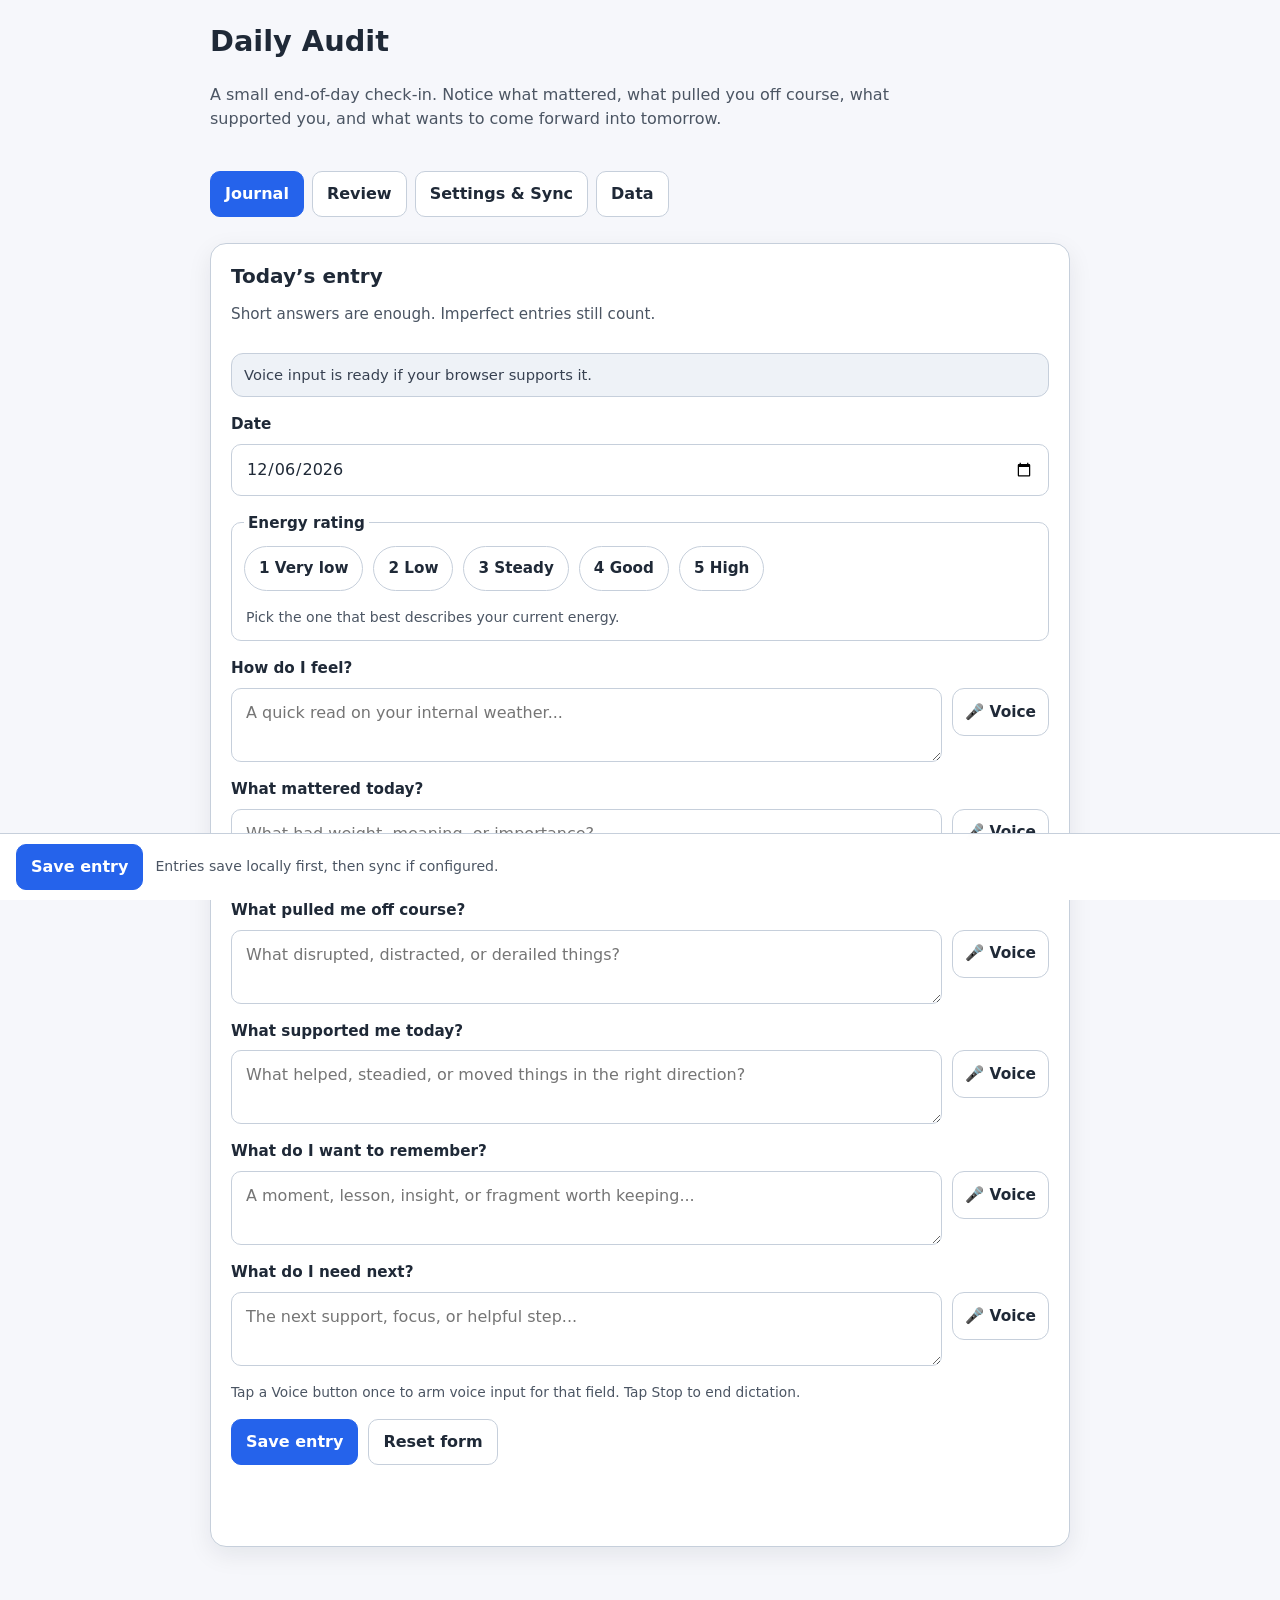
==== src/index.html @ cd1c9c0e "Improve accessibility semantics, focus styles, and live status updates" ====
<!DOCTYPE html>
<html lang="en">
<head>
  <meta charset="UTF-8" />
  <meta name="viewport" content="width=device-width, initial-scale=1.0" />
  <title>Daily Audit</title>
  <link rel="stylesheet" href="./styles/tokens.css" />
  <link rel="stylesheet" href="./styles/layout.css" />
  <link rel="stylesheet" href="./styles/components.css" />
  <link rel="stylesheet" href="./styles/utilities.css" />
</head>
<body>
  <div id="syncOverlay" class="sync-overlay hidden" aria-hidden="true">
    <div class="sync-modal">
      <div class="spinner"></div>
      <h3>Syncing data…</h3>
      <p id="syncOverlayMessage">Please wait while your entries are merged and synced.</p>
    </div>
  </div>

  <main class="container">
    <header class="header">
      <h1>Daily Audit</h1>
      <p class="subtitle">
        A small end-of-day check-in. Notice what mattered, what pulled you off course,
        what supported you, and what wants to come forward into tomorrow.
      </p>
    </header>

    <nav class="tab-nav" aria-label="Primary sections">
      <button type="button" class="tab-btn active" data-tab="journalPanel">Journal</button>
      <button type="button" class="tab-btn" data-tab="reviewPanel">Review</button>
      <button type="button" class="tab-btn" data-tab="settingsPanel">Settings &amp; Sync</button>
      <button type="button" class="tab-btn" data-tab="dataPanel">Data</button>
    </nav>

    <section id="journalPanel" class="tab-panel active" aria-label="Journal">
      <section class="card">
        <div class="section-header">
          <div>
            <h2>Today’s entry</h2>
            <p class="muted">Short answers are enough. Imperfect entries still count.</p>
          </div>
        </div>

        <div id="speechStatus" class="speech-status" aria-atomic="true">
          Voice input is ready if your browser supports it.
        </div>

        <form id="auditForm" class="stack mt-16">
          <div class="field">
            <label for="entryDate">Date</label>
            <input type="date" id="entryDate" required />
          </div>

          <fieldset class="field energy-fieldset">
            <legend>Energy rating</legend>
            <div class="energy-group" role="radiogroup" aria-describedby="energyHelp">
              <div class="energy-option"><input type="radio" id="energy1" name="energy" value="1" /><label for="energy1">1 Very low</label></div>
              <div class="energy-option"><input type="radio" id="energy2" name="energy" value="2" /><label for="energy2">2 Low</label></div>
              <div class="energy-option"><input type="radio" id="energy3" name="energy" value="3" /><label for="energy3">3 Steady</label></div>
              <div class="energy-option"><input type="radio" id="energy4" name="energy" value="4" /><label for="energy4">4 Good</label></div>
              <div class="energy-option"><input type="radio" id="energy5" name="energy" value="5" /><label for="energy5">5 High</label></div>
            </div>
            <p id="energyHelp" class="small">Pick the one that best describes your current energy.</p>
          </fieldset>

          <div id="questionFields" class="stack"></div>

          <div class="field-help">Tap a Voice button once to arm voice input for that field. Tap Stop to end dictation.</div>

          <div class="actions submit-actions">
            <button type="submit" class="primary">Save entry</button>
            <button type="button" id="resetFormBtn">Reset form</button>
          </div>
          <p class="small inline-feedback" id="formMessage"></p>
        </form>
      </section>
    </section>

    <section id="reviewPanel" class="tab-panel" aria-label="Review" hidden>
      <section class="card">
        <div class="section-header"><div><h2>Reflection prompts</h2><p class="muted">Pull up a nearby entry for perspective.</p></div></div>
        <div class="reflection-buttons"><button type="button" data-reflection="week">This time last week</button><button type="button" data-reflection="month">This time last month</button><button type="button" data-reflection="year">This time last year</button></div>
        <div id="reviewResult" class="review-result"><div class="empty-state">Use the buttons above to pull up a past entry.</div></div>
      </section>

      <section class="card">
        <div class="section-header"><div><h2>Recent entries</h2><p class="muted">Filter your timeline and skim quickly.</p></div></div>
        <div class="filter-row">
          <label for="recentFilter">Date range</label>
          <select id="recentFilter">
            <option value="7">Last 7 days</option>
            <option value="30">Last 30 days</option>
            <option value="custom">Custom range</option>
          </select>
        </div>
        <div id="customDateFilters" class="custom-date-filters hidden" aria-hidden="true">
          <div class="field"><label for="customStartDate">Start date</label><input type="date" id="customStartDate" /></div>
          <div class="field"><label for="customEndDate">End date</label><input type="date" id="customEndDate" /></div>
        </div>
        <div id="entriesList" class="entry-list"><div class="empty-state">No entries yet. Your future self is currently unbriefed.</div></div>
      </section>
    </section>

    <section id="settingsPanel" class="tab-panel" aria-label="Settings and sync" hidden>
      <details class="mobile-accordion" open>
        <summary>Sync</summary>
        <div class="accordion-content">
          <section class="card">
            <div class="section-header"><div><h2>Sync settings</h2><p class="muted">This app is pre-configured for your sync service. You only need to enter the sync secret on each device.</p></div></div>
            <div class="stack">
              <div class="field"><label>Worker base URL</label><input type="text" id="workerBaseUrl" readonly /></div>
              <div class="field"><label>Sync key</label><input type="text" id="syncKey" readonly /></div>
              <div class="field"><label for="syncSecret">Sync secret</label><input type="password" id="syncSecret" placeholder="Enter the Cloudflare sync secret" /></div>
              <div class="actions"><button type="button" id="saveSyncSettingsBtn">Save sync secret</button><button type="button" id="pullFromCloudBtn">Pull from cloud</button></div>
              <div id="syncStatusBox" class="sync-status-box">Cloud sync not configured yet.</div>
              <p class="small" id="syncSettingsMessage"></p>
            </div>
          </section>
        </div>
      </details>
    </section>

    <section id="dataPanel" class="tab-panel" aria-label="Data" hidden>
      <details class="mobile-accordion" open>
        <summary>Backup and import/export</summary>
        <div class="accordion-content">
          <section class="card">
            <div class="section-header"><div><h2>Backup &amp; data</h2><p class="muted">JSON preserves everything. CSV is there for later analysis.</p></div></div>
            <div class="toolbar"><button type="button" id="exportJsonBtn">Export JSON</button><button type="button" id="exportCsvBtn">Export CSV</button><button type="button" id="importJsonTrigger">Import JSON</button><button type="button" id="clearDataBtn" class="danger">Clear all data</button></div>
            <input type="file" id="importJsonInput" accept=".json,application/json" hidden />
            <p class="small" id="dataMessage"></p>
          </section>
        </div>
      </details>
    </section>
  </main>

  <div class="sticky-save-bar">
    <button type="submit" class="primary" form="auditForm">Save entry</button>
    <span id="stickySaveFeedback" class="small">Entries save locally first, then sync if configured.</span>
  </div>

  <div id="saveLiveRegion" class="sr-only" aria-live="polite" aria-atomic="true"></div>
  <div id="syncLiveRegion" class="sr-only" aria-live="polite" aria-atomic="true"></div>
  <div id="speechLiveRegion" class="sr-only" aria-live="polite" aria-atomic="true"></div>

  <script type="module" src="./js/app.js"></script>
</body>
</html>
---- src/styles/tokens.css ----
:root {
  --bg: #f6f7fb;
  --panel: #ffffff;
  --panel-alt: #eef2f7;
  --text: #1f2937;
  --muted: #4b5563;
  --border: #c6cfdb;
  --accent: #2563eb;
  --accent-hover: #1d4ed8;
  --focus-ring: #0f3ea8;
  --danger: #b91c1c;
  --danger-hover: #991b1b;
  --success: #166534;
  --success-bg: #dcfce7;
  --warning-bg: #fef3c7;
  --warning-text: #92400e;
  --shadow: 0 8px 24px rgba(15, 23, 42, 0.08);
  --radius: 16px;
  --radius-sm: 10px;
  --max-width: 1180px;
}
---- src/styles/layout.css ----
* { box-sizing: border-box; }
html, body {
  margin: 0;
  padding: 0;
  background: var(--bg);
  color: var(--text);
  font-family: system-ui, -apple-system, BlinkMacSystemFont, "Segoe UI", Roboto, sans-serif;
  line-height: 1.5;
}
body { padding: 16px; }
.container { max-width: 860px; margin: 0 auto; display: grid; gap: 16px; padding-bottom: 104px; }
.header { display: flex; flex-direction: column; gap: 8px; }
h1, h2, h3 { margin: 0; line-height: 1.2; }
h1 { font-size: 1.8rem; font-weight: 700; }
h2 { font-size: 1.25rem; font-weight: 650; }
h3 { font-size: 1rem; font-weight: 650; }
.stack, .field, .entry-list, .entry-fields, .review-result, .tab-panel { display: grid; }
.stack { gap: 16px; }
.field { gap: 8px; }
.entry-list { gap: 14px; max-height: 68vh; overflow: auto; padding-right: 4px; }
.entry-fields, .review-result { gap: 12px; }
.entry-fields { gap: 8px; }
.section-header { display: flex; justify-content: space-between; gap: 12px; align-items: center; flex-wrap: wrap; margin-bottom: 12px; }
.entry-top { display: flex; justify-content: space-between; gap: 12px; align-items: start; flex-wrap: wrap; }
.actions, .toolbar, .reflection-buttons, .energy-group { display: flex; gap: 10px; flex-wrap: wrap; }
.textarea-with-mic { display: grid; grid-template-columns: 1fr auto; gap: 10px; align-items: start; }
.tab-nav { display: flex; gap: 8px; overflow-x: auto; padding-bottom: 2px; }
.tab-btn { white-space: nowrap; }
.tab-panel { gap: 16px; }
.tab-panel[hidden] { display: none; }
.filter-row { display: grid; gap: 8px; margin-bottom: 12px; }
.custom-date-filters { display: grid; grid-template-columns: 1fr; gap: 12px; margin-bottom: 14px; }
.custom-date-filters.hidden { display: none; }
.sticky-save-bar {
  position: fixed;
  left: 0;
  right: 0;
  bottom: 0;
  z-index: 50;
  display: grid;
  grid-template-columns: auto 1fr;
  align-items: center;
  gap: 12px;
  padding: 10px 16px;
  border-top: 1px solid var(--border);
  background: rgba(255, 255, 255, 0.97);
  backdrop-filter: blur(6px);
}
.mobile-accordion { border: none; padding: 0; margin: 0; }
.mobile-accordion > summary { cursor: pointer; font-weight: 700; padding: 8px 4px; }
.accordion-content { padding-top: 8px; }
@media (min-width: 901px) {
  body { padding: 24px; }
  .container { gap: 24px; padding-bottom: 96px; }
  .custom-date-filters { grid-template-columns: repeat(2, minmax(0, 1fr)); }
  .mobile-accordion > summary { display: none; }
  .mobile-accordion .accordion-content { padding-top: 0; }
}
@media (max-width: 900px) {
  .textarea-with-mic { grid-template-columns: 1fr; }
  .mic-btn { width: 100%; }
  .actions button, .toolbar button, .reflection-buttons button, .tab-btn { min-height: 46px; }
  .submit-actions { display: none; }
}
@media (max-width: 560px) {
  .sticky-save-bar { grid-template-columns: 1fr; }
}
.subtitle { color: var(--muted); max-width: 72ch; }
---- src/styles/components.css ----
.card {
  background: var(--panel);
  border: 1px solid var(--border);
  border-radius: var(--radius);
  box-shadow: var(--shadow);
  padding: 20px;
}
label { font-weight: 600; font-size: 0.95rem; }
legend { font-weight: 700; font-size: 0.95rem; padding: 0 4px; }
fieldset { border: 1px solid var(--border); border-radius: var(--radius-sm); padding: 12px; margin: 0; }
input[type="date"], input[type="text"], input[type="password"], textarea, input[type="file"], select {
  width: 100%; border: 1px solid var(--border); border-radius: var(--radius-sm);
  padding: 12px 14px; font: inherit; background: #fff; color: var(--text);
}
input[readonly] { background: #f8fafc; color: var(--muted); }
textarea { min-height: 72px; resize: vertical; }
button {
  border: 1px solid var(--border); background: #fff; color: var(--text); border-radius: 10px;
  padding: 10px 14px; font: inherit; font-weight: 600; cursor: pointer; transition: 0.18s ease;
}
button:focus-visible,
input:focus-visible,
textarea:focus-visible,
select:focus-visible,
summary:focus-visible,
.energy-option input:focus-visible + label {
  outline: 3px solid var(--focus-ring);
  outline-offset: 2px;
  box-shadow: 0 0 0 2px #fff;
}
button:hover:not(:disabled), .energy-option label:hover, .mic-btn:hover:not(:disabled) { border-color: var(--accent); transform: translateY(-1px); }
button.primary { background: var(--accent); color: #fff; border-color: var(--accent); }
button.primary:hover:not(:disabled) { background: var(--accent-hover); border-color: var(--accent-hover); }
button.danger { background: var(--danger); color: #fff; border-color: var(--danger); }
button.danger:hover:not(:disabled) { background: var(--danger-hover); border-color: var(--danger-hover); }
button:disabled, .mic-btn:disabled { opacity: 0.6; cursor: not-allowed; transform: none !important; }
.tab-btn.active { background: var(--accent); color: #fff; border-color: var(--accent); }
.field-help, .small, .muted { color: var(--muted); }
.field-help { font-size: 0.86rem; }
.small { font-size: 0.88rem; }
.muted { font-size: 0.95rem; }
.inline-feedback { min-height: 1.2em; }
.inline-feedback.success { color: var(--success); }
.inline-feedback.error { color: #991b1b; }
.entry-card { border: 1px solid var(--border); border-radius: 14px; background: var(--panel-alt); padding: 14px; display: grid; gap: 10px; }
.entry-date { font-weight: 700; }
.entry-field strong { display: block; font-size: 0.9rem; margin-bottom: 2px; }
.entry-field p { margin: 0; white-space: pre-wrap; }
.pill { display: inline-flex; align-items: center; border-radius: 999px; border: 1px solid #b8c3d3; padding: 4px 10px; font-size: 0.85rem; background: #fff; color: #374151; }
.empty-state { padding: 16px; border: 1px dashed var(--border); border-radius: 12px; color: var(--muted); background: #fff; }
.speech-status, .sync-status-box { padding: 10px 12px; border-radius: 12px; font-size: 0.92rem; background: var(--panel-alt); border: 1px solid var(--border); color: #374151; }
.speech-status.active { background: var(--warning-bg); color: var(--warning-text); border-color: #f3d27a; }
.speech-status.success, .sync-status-box.success { background: var(--success-bg); color: var(--success); border-color: #86efac; }
.sync-status-box.error { background: #fee2e2; color: #991b1b; border-color: #fca5a5; }
.energy-option { position: relative; }
.energy-option input { position: absolute; opacity: 0; width: 1px; height: 1px; }
.energy-option label {
  display: inline-flex; align-items: center; justify-content: center; min-width: 44px; min-height: 44px;
  padding: 10px 14px; border: 1px solid var(--border); border-radius: 999px; background: #fff; cursor: pointer; transition: 0.18s ease; font-weight: 600;
}
.energy-fieldset .small { margin: 8px 2px 0; }
.energy-option input:checked + label { background: var(--accent); color: #fff; border-color: var(--accent); }
.mic-btn { min-width: 96px; min-height: 48px; padding: 10px 12px; border-radius: 12px; font-size: 0.96rem; }
.mic-btn-text { font-weight: 700; }
.mic-btn.armed { background: var(--danger); border-color: var(--danger); color: #fff; }
.sync-overlay { position: fixed; inset: 0; background: rgba(15, 23, 42, 0.45); display: flex; align-items: center; justify-content: center; z-index: 9999; padding: 16px; }
.sync-overlay.hidden { display: none; }
.sync-modal { background: #fff; border: 1px solid var(--border); border-radius: 16px; padding: 24px; width: min(440px, calc(100vw - 32px)); box-shadow: 0 20px 60px rgba(0, 0, 0, 0.2); text-align: center; }
.spinner { width: 36px; height: 36px; margin: 0 auto 16px; border: 4px solid #d7dde7; border-top-color: var(--accent); border-radius: 50%; animation: spin 0.9s linear infinite; }
@keyframes spin { to { transform: rotate(360deg); } }

@media (prefers-reduced-motion: reduce) {
  *, *::before, *::after {
    animation-duration: 0.01ms !important;
    animation-iteration-count: 1 !important;
    transition-duration: 0.01ms !important;
    scroll-behavior: auto !important;
  }
  button:hover:not(:disabled), .energy-option label:hover, .mic-btn:hover:not(:disabled) {
    transform: none;
  }
}
---- src/styles/utilities.css ----
.mt-16 { margin-top: 16px; }

.sr-only {
  position: absolute;
  width: 1px;
  height: 1px;
  padding: 0;
  margin: -1px;
  overflow: hidden;
  clip: rect(0, 0, 0, 0);
  white-space: nowrap;
  border: 0;
}
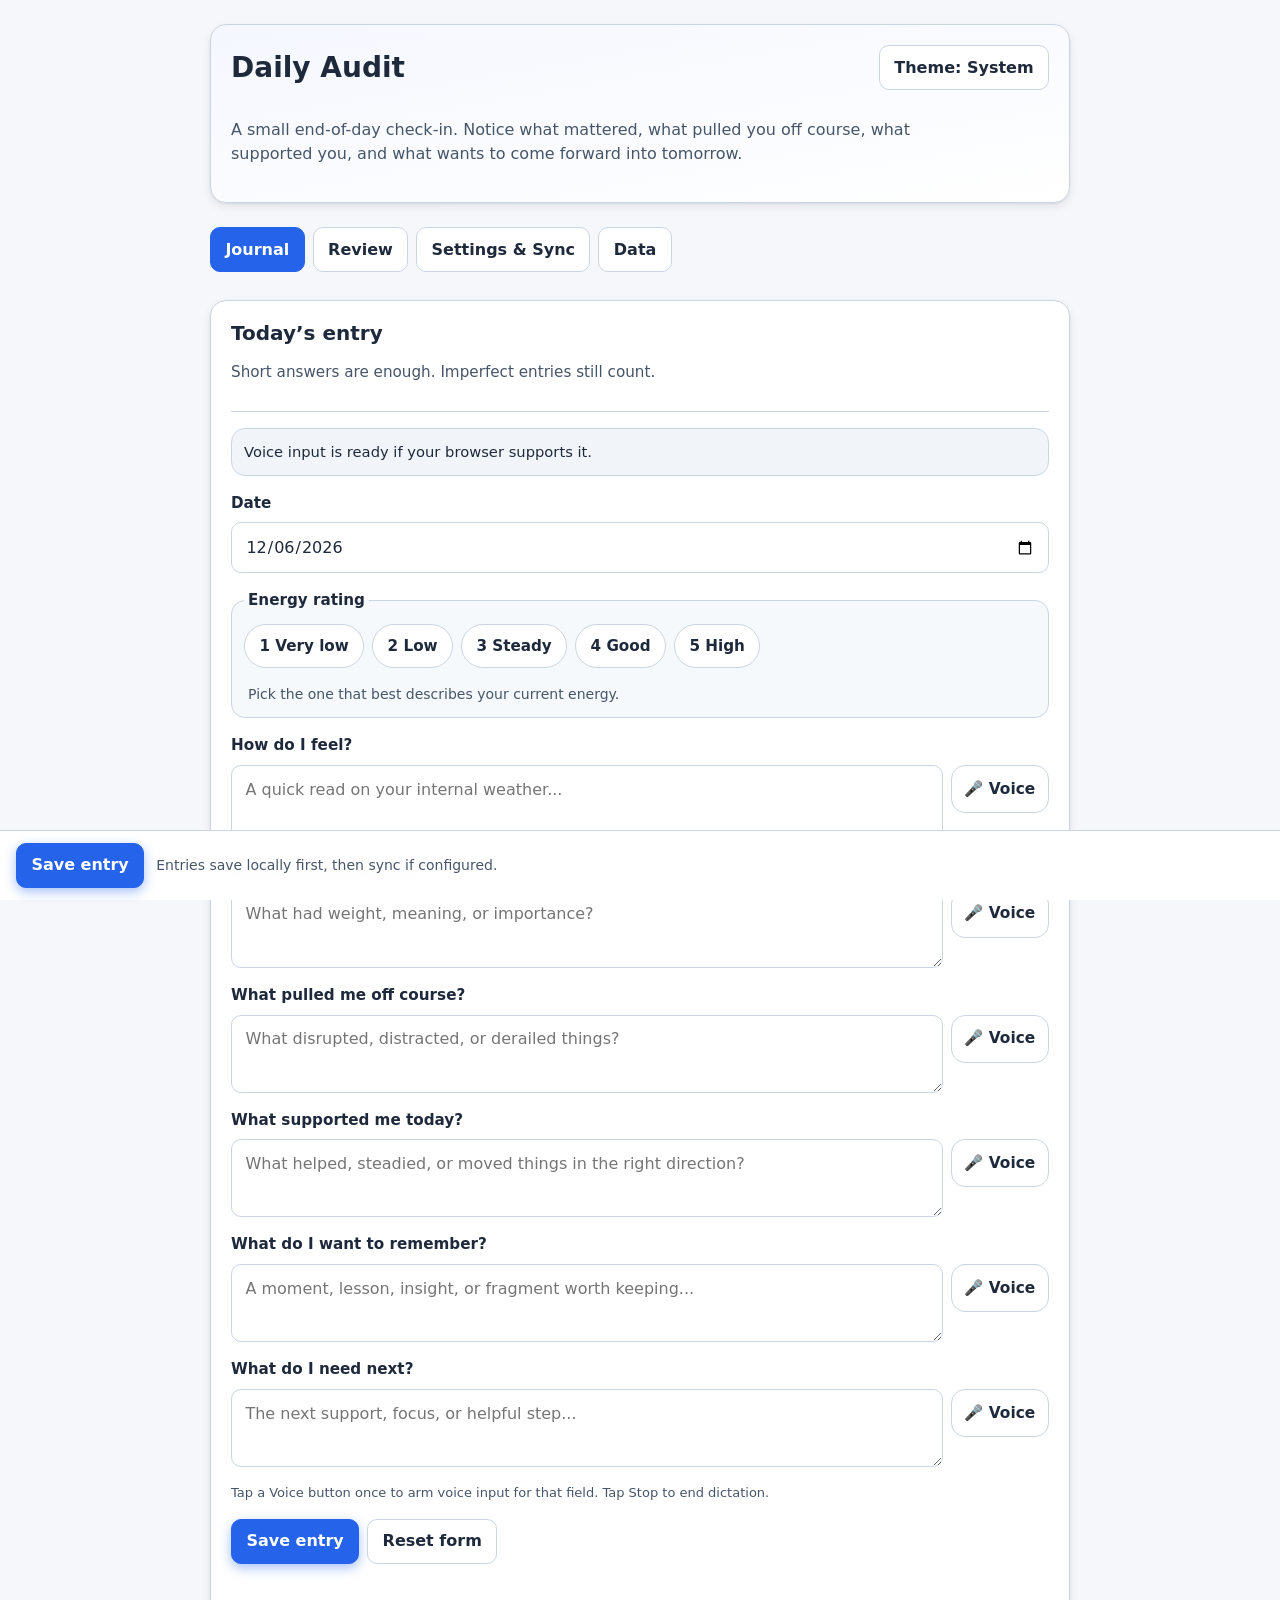
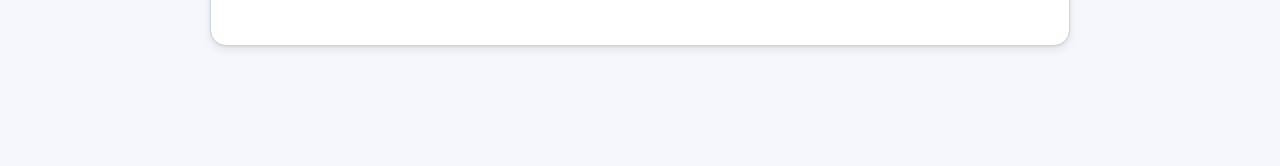
==== commit 8fa7f4ac: "Modernize UI styling with tokens, theming, and motion" ====
--- a/src/index.html
+++ b/src/index.html
@@ -4,6 +4,15 @@
   <meta charset="UTF-8" />
   <meta name="viewport" content="width=device-width, initial-scale=1.0" />
   <title>Daily Audit</title>
+  <script>
+    (function () {
+      const key = "dailyAuditThemePreferenceV1";
+      const stored = window.localStorage.getItem(key);
+      if (stored === "light" || stored === "dark") {
+        document.documentElement.setAttribute("data-theme", stored);
+      }
+    })();
+  </script>
   <link rel="stylesheet" href="./styles/tokens.css" />
   <link rel="stylesheet" href="./styles/layout.css" />
   <link rel="stylesheet" href="./styles/components.css" />
@@ -20,7 +29,10 @@
 
   <main class="container">
     <header class="header">
-      <h1>Daily Audit</h1>
+      <div class="header-top">
+        <h1>Daily Audit</h1>
+        <button type="button" id="themeToggleBtn" class="theme-toggle" aria-label="Toggle theme">Theme: System</button>
+      </div>
       <p class="subtitle">
         A small end-of-day check-in. Notice what mattered, what pulled you off course,
         what supported you, and what wants to come forward into tomorrow.
--- a/src/styles/tokens.css
+++ b/src/styles/tokens.css
@@ -1,21 +1,152 @@
 :root {
+  color-scheme: light dark;
+
+  /* Primitive color scale */
+  --gray-0: #ffffff;
+  --gray-25: #f8fafc;
+  --gray-50: #f1f5f9;
+  --gray-100: #e2e8f0;
+  --gray-200: #cbd5e1;
+  --gray-300: #94a3b8;
+  --gray-600: #475569;
+  --gray-700: #334155;
+  --gray-800: #1e293b;
+  --gray-900: #0f172a;
+
+  --blue-500: #2563eb;
+  --blue-600: #1d4ed8;
+  --blue-700: #1e40af;
+
+  --red-500: #dc2626;
+  --red-600: #b91c1c;
+
+  --green-500: #16a34a;
+  --green-900: #14532d;
+  --green-100: #dcfce7;
+
+  --amber-100: #fef3c7;
+  --amber-800: #92400e;
+
+  /* Spacing scale */
+  --space-1: 0.25rem;
+  --space-2: 0.5rem;
+  --space-3: 0.75rem;
+  --space-4: 1rem;
+  --space-5: 1.25rem;
+  --space-6: 1.5rem;
+  --space-8: 2rem;
+
+  /* Typography */
+  --font-family-base: system-ui, -apple-system, BlinkMacSystemFont, "Segoe UI", Roboto, sans-serif;
+  --text-xs: 0.8125rem;
+  --text-sm: 0.875rem;
+  --text-md: 1rem;
+  --text-lg: 1.25rem;
+  --text-xl: 1.75rem;
+  --line-tight: 1.2;
+  --line-base: 1.5;
+  --weight-medium: 600;
+  --weight-bold: 700;
+
+  /* Radius and elevation */
+  --radius-sm: 0.625rem;
+  --radius-md: 0.875rem;
+  --radius-lg: 1rem;
+  --radius-pill: 999px;
+  --elevation-1: 0 1px 2px rgba(15, 23, 42, 0.08), 0 4px 10px rgba(15, 23, 42, 0.08);
+  --elevation-2: 0 10px 25px rgba(15, 23, 42, 0.12);
+
+  /* Motion */
+  --dur-fast: 120ms;
+  --dur-base: 180ms;
+  --dur-slow: 260ms;
+  --ease-standard: cubic-bezier(0.2, 0, 0, 1);
+
+  /* Semantic aliases (light default) */
   --bg: #f6f7fb;
-  --panel: #ffffff;
-  --panel-alt: #eef2f7;
-  --text: #1f2937;
-  --muted: #4b5563;
-  --border: #c6cfdb;
-  --accent: #2563eb;
-  --accent-hover: #1d4ed8;
-  --focus-ring: #0f3ea8;
-  --danger: #b91c1c;
-  --danger-hover: #991b1b;
-  --success: #166534;
-  --success-bg: #dcfce7;
-  --warning-bg: #fef3c7;
-  --warning-text: #92400e;
-  --shadow: 0 8px 24px rgba(15, 23, 42, 0.08);
-  --radius: 16px;
-  --radius-sm: 10px;
-  --max-width: 1180px;
+  --panel: var(--gray-0);
+  --panel-alt: var(--gray-50);
+  --surface-raised: #ffffff;
+  --text: var(--gray-800);
+  --muted: var(--gray-600);
+  --border: var(--gray-200);
+  --accent: var(--blue-500);
+  --accent-hover: var(--blue-600);
+  --accent-strong: var(--blue-700);
+  --focus-ring: #93c5fd;
+  --danger: var(--red-600);
+  --danger-hover: var(--red-500);
+  --success: var(--green-900);
+  --success-bg: var(--green-100);
+  --warning-bg: var(--amber-100);
+  --warning-text: var(--amber-800);
+  --shadow: var(--elevation-1);
+  --max-width: 860px;
 }
+
+@media (prefers-color-scheme: dark) {
+  :root {
+    --bg: #050b18;
+    --panel: #0f172a;
+    --panel-alt: #111b2f;
+    --surface-raised: #142037;
+    --text: #e2e8f0;
+    --muted: #a8b6cc;
+    --border: #26344d;
+    --accent: #60a5fa;
+    --accent-hover: #3b82f6;
+    --accent-strong: #93c5fd;
+    --focus-ring: #bfdbfe;
+    --danger: #ef4444;
+    --danger-hover: #f87171;
+    --success: #86efac;
+    --success-bg: #123322;
+    --warning-bg: #3f2a06;
+    --warning-text: #fcd34d;
+    --shadow: 0 10px 26px rgba(2, 6, 23, 0.5);
+  }
+}
+
+:root[data-theme="light"] {
+  color-scheme: light;
+  --bg: #f6f7fb;
+  --panel: var(--gray-0);
+  --panel-alt: var(--gray-50);
+  --surface-raised: #ffffff;
+  --text: var(--gray-800);
+  --muted: var(--gray-600);
+  --border: var(--gray-200);
+  --accent: var(--blue-500);
+  --accent-hover: var(--blue-600);
+  --accent-strong: var(--blue-700);
+  --focus-ring: #93c5fd;
+  --danger: var(--red-600);
+  --danger-hover: var(--red-500);
+  --success: var(--green-900);
+  --success-bg: var(--green-100);
+  --warning-bg: var(--amber-100);
+  --warning-text: var(--amber-800);
+  --shadow: var(--elevation-1);
+}
+
+:root[data-theme="dark"] {
+  color-scheme: dark;
+  --bg: #050b18;
+  --panel: #0f172a;
+  --panel-alt: #111b2f;
+  --surface-raised: #142037;
+  --text: #e2e8f0;
+  --muted: #a8b6cc;
+  --border: #26344d;
+  --accent: #60a5fa;
+  --accent-hover: #3b82f6;
+  --accent-strong: #93c5fd;
+  --focus-ring: #bfdbfe;
+  --danger: #ef4444;
+  --danger-hover: #f87171;
+  --success: #86efac;
+  --success-bg: #123322;
+  --warning-bg: #3f2a06;
+  --warning-text: #fcd34d;
+  --shadow: 0 10px 26px rgba(2, 6, 23, 0.5);
+}
--- a/src/styles/layout.css
+++ b/src/styles/layout.css
@@ -4,33 +4,73 @@
   padding: 0;
   background: var(--bg);
   color: var(--text);
-  font-family: system-ui, -apple-system, BlinkMacSystemFont, "Segoe UI", Roboto, sans-serif;
-  line-height: 1.5;
+  font-family: var(--font-family-base);
+  line-height: var(--line-base);
 }
-body { padding: 16px; }
-.container { max-width: 860px; margin: 0 auto; display: grid; gap: 16px; padding-bottom: 104px; }
-.header { display: flex; flex-direction: column; gap: 8px; }
-h1, h2, h3 { margin: 0; line-height: 1.2; }
-h1 { font-size: 1.8rem; font-weight: 700; }
-h2 { font-size: 1.25rem; font-weight: 650; }
-h3 { font-size: 1rem; font-weight: 650; }
+body { padding: var(--space-4); }
+
+.container {
+  max-width: var(--max-width);
+  margin: 0 auto;
+  display: grid;
+  gap: var(--space-5);
+  padding-bottom: 104px;
+}
+
+.header {
+  display: grid;
+  gap: var(--space-3);
+  padding: var(--space-5);
+  border: 1px solid var(--border);
+  border-radius: var(--radius-lg);
+  background: linear-gradient(170deg, color-mix(in srgb, var(--panel), var(--accent) 5%), var(--panel));
+  box-shadow: var(--shadow);
+}
+.header-top { display: flex; align-items: center; justify-content: space-between; gap: var(--space-3); }
+
+h1, h2, h3 { margin: 0; line-height: var(--line-tight); }
+h1 { font-size: var(--text-xl); font-weight: var(--weight-bold); }
+h2 { font-size: var(--text-lg); font-weight: var(--weight-bold); }
+h3 { font-size: 1.05rem; font-weight: var(--weight-bold); }
+
 .stack, .field, .entry-list, .entry-fields, .review-result, .tab-panel { display: grid; }
-.stack { gap: 16px; }
-.field { gap: 8px; }
-.entry-list { gap: 14px; max-height: 68vh; overflow: auto; padding-right: 4px; }
-.entry-fields, .review-result { gap: 12px; }
-.entry-fields { gap: 8px; }
-.section-header { display: flex; justify-content: space-between; gap: 12px; align-items: center; flex-wrap: wrap; margin-bottom: 12px; }
-.entry-top { display: flex; justify-content: space-between; gap: 12px; align-items: start; flex-wrap: wrap; }
-.actions, .toolbar, .reflection-buttons, .energy-group { display: flex; gap: 10px; flex-wrap: wrap; }
-.textarea-with-mic { display: grid; grid-template-columns: 1fr auto; gap: 10px; align-items: start; }
-.tab-nav { display: flex; gap: 8px; overflow-x: auto; padding-bottom: 2px; }
+.stack { gap: var(--space-4); }
+.field { gap: var(--space-2); }
+.entry-list { gap: var(--space-3); max-height: 68vh; overflow: auto; padding-right: var(--space-1); }
+.entry-fields, .review-result { gap: var(--space-3); }
+.entry-fields { gap: var(--space-2); }
+
+.section-header {
+  display: flex;
+  justify-content: space-between;
+  gap: var(--space-3);
+  align-items: flex-end;
+  flex-wrap: wrap;
+  margin-bottom: var(--space-4);
+  padding-bottom: var(--space-3);
+  border-bottom: 1px solid var(--border);
+}
+.entry-top { display: flex; justify-content: space-between; gap: var(--space-3); align-items: start; flex-wrap: wrap; }
+
+.actions, .toolbar, .reflection-buttons, .energy-group { display: flex; gap: var(--space-2); flex-wrap: wrap; }
+.textarea-with-mic { display: grid; grid-template-columns: 1fr auto; gap: var(--space-2); align-items: start; }
+
+.tab-nav {
+  display: flex;
+  gap: var(--space-2);
+  overflow-x: auto;
+  padding-bottom: var(--space-1);
+}
 .tab-btn { white-space: nowrap; }
-.tab-panel { gap: 16px; }
+
+.tab-panel { gap: var(--space-4); }
 .tab-panel[hidden] { display: none; }
-.filter-row { display: grid; gap: 8px; margin-bottom: 12px; }
-.custom-date-filters { display: grid; grid-template-columns: 1fr; gap: 12px; margin-bottom: 14px; }
+.tab-panel.active { animation: panel-enter var(--dur-base) var(--ease-standard); }
+
+.filter-row { display: grid; gap: var(--space-2); margin-bottom: var(--space-3); }
+.custom-date-filters { display: grid; grid-template-columns: 1fr; gap: var(--space-3); margin-bottom: var(--space-3); }
 .custom-date-filters.hidden { display: none; }
+
 .sticky-save-bar {
   position: fixed;
   left: 0;
@@ -40,29 +80,60 @@
   display: grid;
   grid-template-columns: auto 1fr;
   align-items: center;
-  gap: 12px;
-  padding: 10px 16px;
+  gap: var(--space-3);
+  padding: var(--space-3) var(--space-4);
   border-top: 1px solid var(--border);
-  background: rgba(255, 255, 255, 0.97);
-  backdrop-filter: blur(6px);
+  background: color-mix(in srgb, var(--surface-raised), transparent 3%);
+  backdrop-filter: blur(8px);
 }
-.mobile-accordion { border: none; padding: 0; margin: 0; }
-.mobile-accordion > summary { cursor: pointer; font-weight: 700; padding: 8px 4px; }
-.accordion-content { padding-top: 8px; }
+
+.mobile-accordion {
+  border: 1px solid var(--border);
+  border-radius: var(--radius-md);
+  background: var(--panel-alt);
+  overflow: clip;
+}
+.mobile-accordion > summary {
+  cursor: pointer;
+  font-weight: var(--weight-bold);
+  padding: var(--space-3) var(--space-4);
+  list-style: none;
+}
+.mobile-accordion > summary::-webkit-details-marker { display: none; }
+.accordion-content {
+  padding: 0 var(--space-2) var(--space-2);
+  display: grid;
+  grid-template-rows: 1fr;
+  transition: grid-template-rows var(--dur-slow) var(--ease-standard), opacity var(--dur-base) var(--ease-standard);
+}
+.mobile-accordion:not([open]) .accordion-content {
+  grid-template-rows: 0fr;
+  opacity: 0;
+}
+.mobile-accordion:not([open]) .accordion-content > * { overflow: hidden; }
+
+.subtitle { color: var(--muted); max-width: 72ch; }
+
+@keyframes panel-enter {
+  from { opacity: 0; transform: translateY(8px); }
+  to { opacity: 1; transform: translateY(0); }
+}
+
 @media (min-width: 901px) {
-  body { padding: 24px; }
-  .container { gap: 24px; padding-bottom: 96px; }
+  body { padding: var(--space-6); }
+  .container { gap: var(--space-6); padding-bottom: 96px; }
   .custom-date-filters { grid-template-columns: repeat(2, minmax(0, 1fr)); }
   .mobile-accordion > summary { display: none; }
   .mobile-accordion .accordion-content { padding-top: 0; }
 }
+
 @media (max-width: 900px) {
   .textarea-with-mic { grid-template-columns: 1fr; }
   .mic-btn { width: 100%; }
   .actions button, .toolbar button, .reflection-buttons button, .tab-btn { min-height: 46px; }
   .submit-actions { display: none; }
 }
+
 @media (max-width: 560px) {
   .sticky-save-bar { grid-template-columns: 1fr; }
 }
-.subtitle { color: var(--muted); max-width: 72ch; }
--- a/src/styles/components.css
+++ b/src/styles/components.css
@@ -1,22 +1,53 @@
 .card {
   background: var(--panel);
   border: 1px solid var(--border);
-  border-radius: var(--radius);
+  border-radius: var(--radius-lg);
   box-shadow: var(--shadow);
-  padding: 20px;
-}
-label { font-weight: 600; font-size: 0.95rem; }
-legend { font-weight: 700; font-size: 0.95rem; padding: 0 4px; }
-fieldset { border: 1px solid var(--border); border-radius: var(--radius-sm); padding: 12px; margin: 0; }
-input[type="date"], input[type="text"], input[type="password"], textarea, input[type="file"], select {
-  width: 100%; border: 1px solid var(--border); border-radius: var(--radius-sm);
-  padding: 12px 14px; font: inherit; background: #fff; color: var(--text);
-}
-input[readonly] { background: #f8fafc; color: var(--muted); }
-textarea { min-height: 72px; resize: vertical; }
+  padding: var(--space-5);
+}
+
+label { font-weight: var(--weight-medium); font-size: 0.95rem; }
+legend { font-weight: var(--weight-bold); font-size: 0.95rem; padding: 0 var(--space-1); }
+fieldset {
+  border: 1px solid var(--border);
+  border-radius: var(--radius-md);
+  padding: var(--space-3);
+  margin: 0;
+  background: color-mix(in srgb, var(--panel-alt), var(--panel) 35%);
+}
+
+input[type="date"],
+input[type="text"],
+input[type="password"],
+textarea,
+input[type="file"],
+select {
+  width: 100%;
+  border: 1px solid var(--border);
+  border-radius: var(--radius-sm);
+  padding: 0.72rem 0.84rem;
+  font: inherit;
+  background: var(--surface-raised);
+  color: var(--text);
+  transition: border-color var(--dur-fast) var(--ease-standard), box-shadow var(--dur-fast) var(--ease-standard), background-color var(--dur-base) var(--ease-standard);
+}
+input[readonly] { background: color-mix(in srgb, var(--panel-alt), var(--surface-raised) 40%); color: var(--muted); }
+textarea { min-height: 78px; resize: vertical; }
+
 button {
-  border: 1px solid var(--border); background: #fff; color: var(--text); border-radius: 10px;
-  padding: 10px 14px; font: inherit; font-weight: 600; cursor: pointer; transition: 0.18s ease;
+  border: 1px solid var(--border);
+  background: var(--surface-raised);
+  color: var(--text);
+  border-radius: var(--radius-sm);
+  padding: 0.6rem 0.9rem;
+  font: inherit;
+  font-weight: var(--weight-medium);
+  cursor: pointer;
+  transition:
+    transform var(--dur-fast) var(--ease-standard),
+    border-color var(--dur-fast) var(--ease-standard),
+    background-color var(--dur-fast) var(--ease-standard),
+    box-shadow var(--dur-fast) var(--ease-standard);
 }
 button:focus-visible,
 input:focus-visible,
@@ -24,50 +55,154 @@
 select:focus-visible,
 summary:focus-visible,
 .energy-option input:focus-visible + label {
-  outline: 3px solid var(--focus-ring);
+  outline: 3px solid color-mix(in srgb, var(--focus-ring), transparent 35%);
   outline-offset: 2px;
-  box-shadow: 0 0 0 2px #fff;
-}
-button:hover:not(:disabled), .energy-option label:hover, .mic-btn:hover:not(:disabled) { border-color: var(--accent); transform: translateY(-1px); }
-button.primary { background: var(--accent); color: #fff; border-color: var(--accent); }
+  box-shadow: 0 0 0 2px var(--panel);
+}
+
+button:hover:not(:disabled), .energy-option label:hover, .mic-btn:hover:not(:disabled) {
+  border-color: var(--accent);
+  transform: translateY(-1px);
+}
+button:active:not(:disabled), .energy-option label:active {
+  transform: translateY(0);
+  box-shadow: inset 0 1px 0 rgba(0, 0, 0, 0.06);
+}
+
+button.primary {
+  background: var(--accent);
+  color: #fff;
+  border-color: var(--accent);
+  box-shadow: 0 4px 12px color-mix(in srgb, var(--accent), transparent 60%);
+}
 button.primary:hover:not(:disabled) { background: var(--accent-hover); border-color: var(--accent-hover); }
+button.primary:active:not(:disabled) { background: var(--accent-strong); border-color: var(--accent-strong); }
+
 button.danger { background: var(--danger); color: #fff; border-color: var(--danger); }
 button.danger:hover:not(:disabled) { background: var(--danger-hover); border-color: var(--danger-hover); }
-button:disabled, .mic-btn:disabled { opacity: 0.6; cursor: not-allowed; transform: none !important; }
+button:disabled, .mic-btn:disabled { opacity: 0.52; cursor: not-allowed; transform: none !important; box-shadow: none; }
+
 .tab-btn.active { background: var(--accent); color: #fff; border-color: var(--accent); }
 .field-help, .small, .muted { color: var(--muted); }
-.field-help { font-size: 0.86rem; }
-.small { font-size: 0.88rem; }
+.field-help { font-size: var(--text-xs); }
+.small { font-size: var(--text-sm); }
 .muted { font-size: 0.95rem; }
-.inline-feedback { min-height: 1.2em; }
+
+.inline-feedback { min-height: 1.25em; }
 .inline-feedback.success { color: var(--success); }
-.inline-feedback.error { color: #991b1b; }
-.entry-card { border: 1px solid var(--border); border-radius: 14px; background: var(--panel-alt); padding: 14px; display: grid; gap: 10px; }
-.entry-date { font-weight: 700; }
+.inline-feedback.error { color: var(--danger); }
+.status-pop { animation: status-pop var(--dur-slow) var(--ease-standard); }
+
+.entry-card {
+  border: 1px solid var(--border);
+  border-radius: var(--radius-md);
+  background: var(--panel-alt);
+  padding: var(--space-4);
+  display: grid;
+  gap: var(--space-2);
+}
+.entry-date { font-weight: var(--weight-bold); }
 .entry-field strong { display: block; font-size: 0.9rem; margin-bottom: 2px; }
 .entry-field p { margin: 0; white-space: pre-wrap; }
-.pill { display: inline-flex; align-items: center; border-radius: 999px; border: 1px solid #b8c3d3; padding: 4px 10px; font-size: 0.85rem; background: #fff; color: #374151; }
-.empty-state { padding: 16px; border: 1px dashed var(--border); border-radius: 12px; color: var(--muted); background: #fff; }
-.speech-status, .sync-status-box { padding: 10px 12px; border-radius: 12px; font-size: 0.92rem; background: var(--panel-alt); border: 1px solid var(--border); color: #374151; }
-.speech-status.active { background: var(--warning-bg); color: var(--warning-text); border-color: #f3d27a; }
-.speech-status.success, .sync-status-box.success { background: var(--success-bg); color: var(--success); border-color: #86efac; }
-.sync-status-box.error { background: #fee2e2; color: #991b1b; border-color: #fca5a5; }
+
+.pill {
+  display: inline-flex;
+  align-items: center;
+  border-radius: var(--radius-pill);
+  border: 1px solid var(--border);
+  padding: 0.22rem 0.65rem;
+  font-size: var(--text-sm);
+  background: var(--surface-raised);
+  color: var(--muted);
+}
+
+.empty-state {
+  padding: var(--space-4);
+  border: 1px dashed var(--border);
+  border-radius: var(--radius-md);
+  color: var(--muted);
+  background: var(--surface-raised);
+}
+
+.speech-status,
+.sync-status-box {
+  padding: var(--space-3);
+  border-radius: var(--radius-md);
+  font-size: 0.92rem;
+  background: var(--panel-alt);
+  border: 1px solid var(--border);
+  color: var(--text);
+  transition: background-color var(--dur-base) var(--ease-standard), border-color var(--dur-base) var(--ease-standard), color var(--dur-base) var(--ease-standard);
+}
+.speech-status.active { background: var(--warning-bg); color: var(--warning-text); border-color: color-mix(in srgb, var(--warning-text), transparent 45%); }
+.speech-status.success, .sync-status-box.success { background: var(--success-bg); color: var(--success); border-color: color-mix(in srgb, var(--success), transparent 40%); }
+.sync-status-box.error { background: color-mix(in srgb, var(--danger), transparent 85%); color: var(--danger); border-color: color-mix(in srgb, var(--danger), transparent 55%); }
+
 .energy-option { position: relative; }
 .energy-option input { position: absolute; opacity: 0; width: 1px; height: 1px; }
 .energy-option label {
-  display: inline-flex; align-items: center; justify-content: center; min-width: 44px; min-height: 44px;
-  padding: 10px 14px; border: 1px solid var(--border); border-radius: 999px; background: #fff; cursor: pointer; transition: 0.18s ease; font-weight: 600;
-}
-.energy-fieldset .small { margin: 8px 2px 0; }
+  display: inline-flex;
+  align-items: center;
+  justify-content: center;
+  min-width: 44px;
+  min-height: 44px;
+  padding: 0.6rem 0.9rem;
+  border: 1px solid var(--border);
+  border-radius: var(--radius-pill);
+  background: var(--surface-raised);
+  cursor: pointer;
+  transition: transform var(--dur-fast) var(--ease-standard), background-color var(--dur-fast) var(--ease-standard), border-color var(--dur-fast) var(--ease-standard);
+  font-weight: var(--weight-medium);
+}
+.energy-fieldset .small { margin: var(--space-2) var(--space-1) 0; }
 .energy-option input:checked + label { background: var(--accent); color: #fff; border-color: var(--accent); }
-.mic-btn { min-width: 96px; min-height: 48px; padding: 10px 12px; border-radius: 12px; font-size: 0.96rem; }
-.mic-btn-text { font-weight: 700; }
+
+.mic-btn { min-width: 96px; min-height: 48px; padding: 0.6rem 0.8rem; border-radius: var(--radius-md); font-size: 0.96rem; }
+.mic-btn-text { font-weight: var(--weight-bold); }
 .mic-btn.armed { background: var(--danger); border-color: var(--danger); color: #fff; }
-.sync-overlay { position: fixed; inset: 0; background: rgba(15, 23, 42, 0.45); display: flex; align-items: center; justify-content: center; z-index: 9999; padding: 16px; }
+
+.sync-overlay {
+  position: fixed;
+  inset: 0;
+  background: rgba(15, 23, 42, 0.45);
+  display: flex;
+  align-items: center;
+  justify-content: center;
+  z-index: 9999;
+  padding: var(--space-4);
+  opacity: 1;
+  transition: opacity var(--dur-base) var(--ease-standard);
+}
 .sync-overlay.hidden { display: none; }
-.sync-modal { background: #fff; border: 1px solid var(--border); border-radius: 16px; padding: 24px; width: min(440px, calc(100vw - 32px)); box-shadow: 0 20px 60px rgba(0, 0, 0, 0.2); text-align: center; }
-.spinner { width: 36px; height: 36px; margin: 0 auto 16px; border: 4px solid #d7dde7; border-top-color: var(--accent); border-radius: 50%; animation: spin 0.9s linear infinite; }
+.sync-modal {
+  background: var(--panel);
+  border: 1px solid var(--border);
+  border-radius: var(--radius-lg);
+  padding: var(--space-6);
+  width: min(440px, calc(100vw - 32px));
+  box-shadow: var(--elevation-2);
+  text-align: center;
+  transform: translateY(0);
+  transition: transform var(--dur-base) var(--ease-standard);
+}
+
+.theme-toggle { min-width: 132px; }
+
+.spinner {
+  width: 36px;
+  height: 36px;
+  margin: 0 auto var(--space-4);
+  border: 4px solid color-mix(in srgb, var(--border), var(--panel-alt) 40%);
+  border-top-color: var(--accent);
+  border-radius: 50%;
+  animation: spin 0.9s linear infinite;
+}
+
 @keyframes spin { to { transform: rotate(360deg); } }
+@keyframes status-pop {
+  0% { transform: translateY(2px); opacity: 0.5; }
+  100% { transform: translateY(0); opacity: 1; }
+}
 
 @media (prefers-reduced-motion: reduce) {
   *, *::before, *::after {
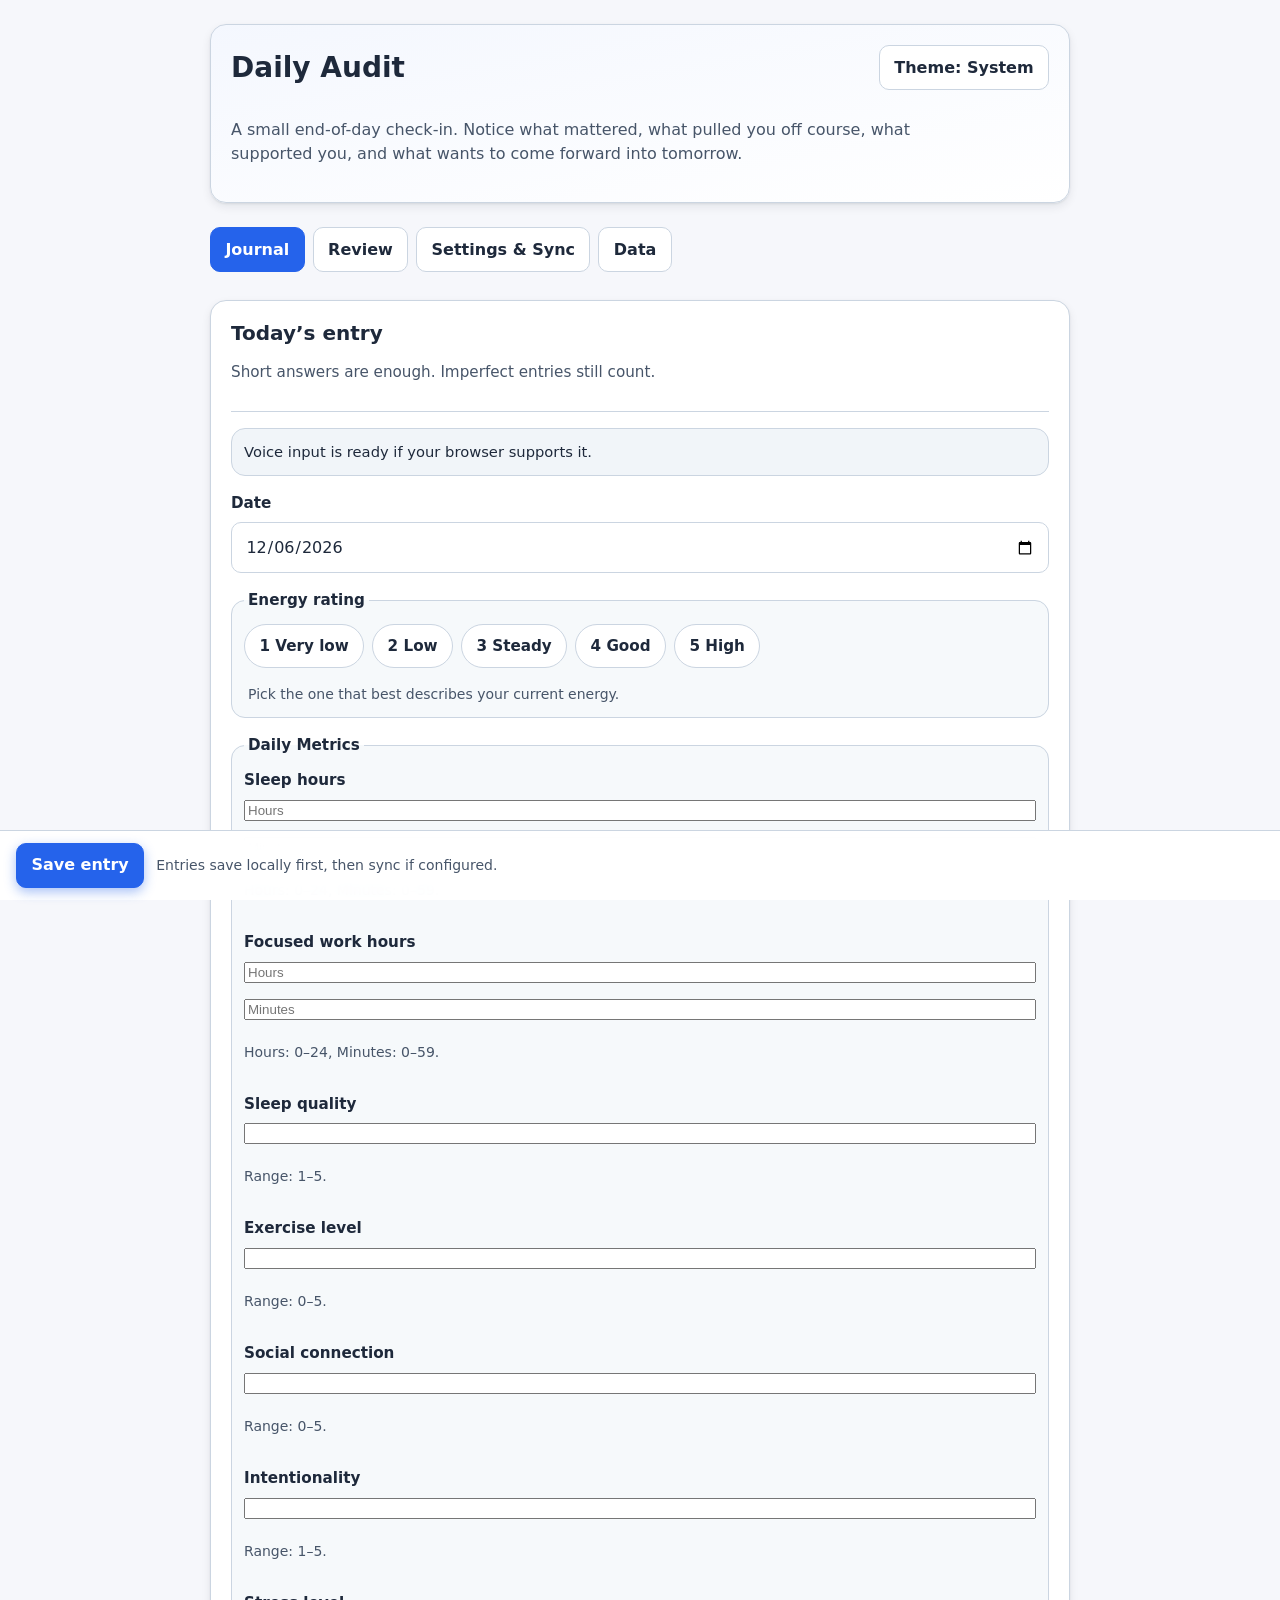
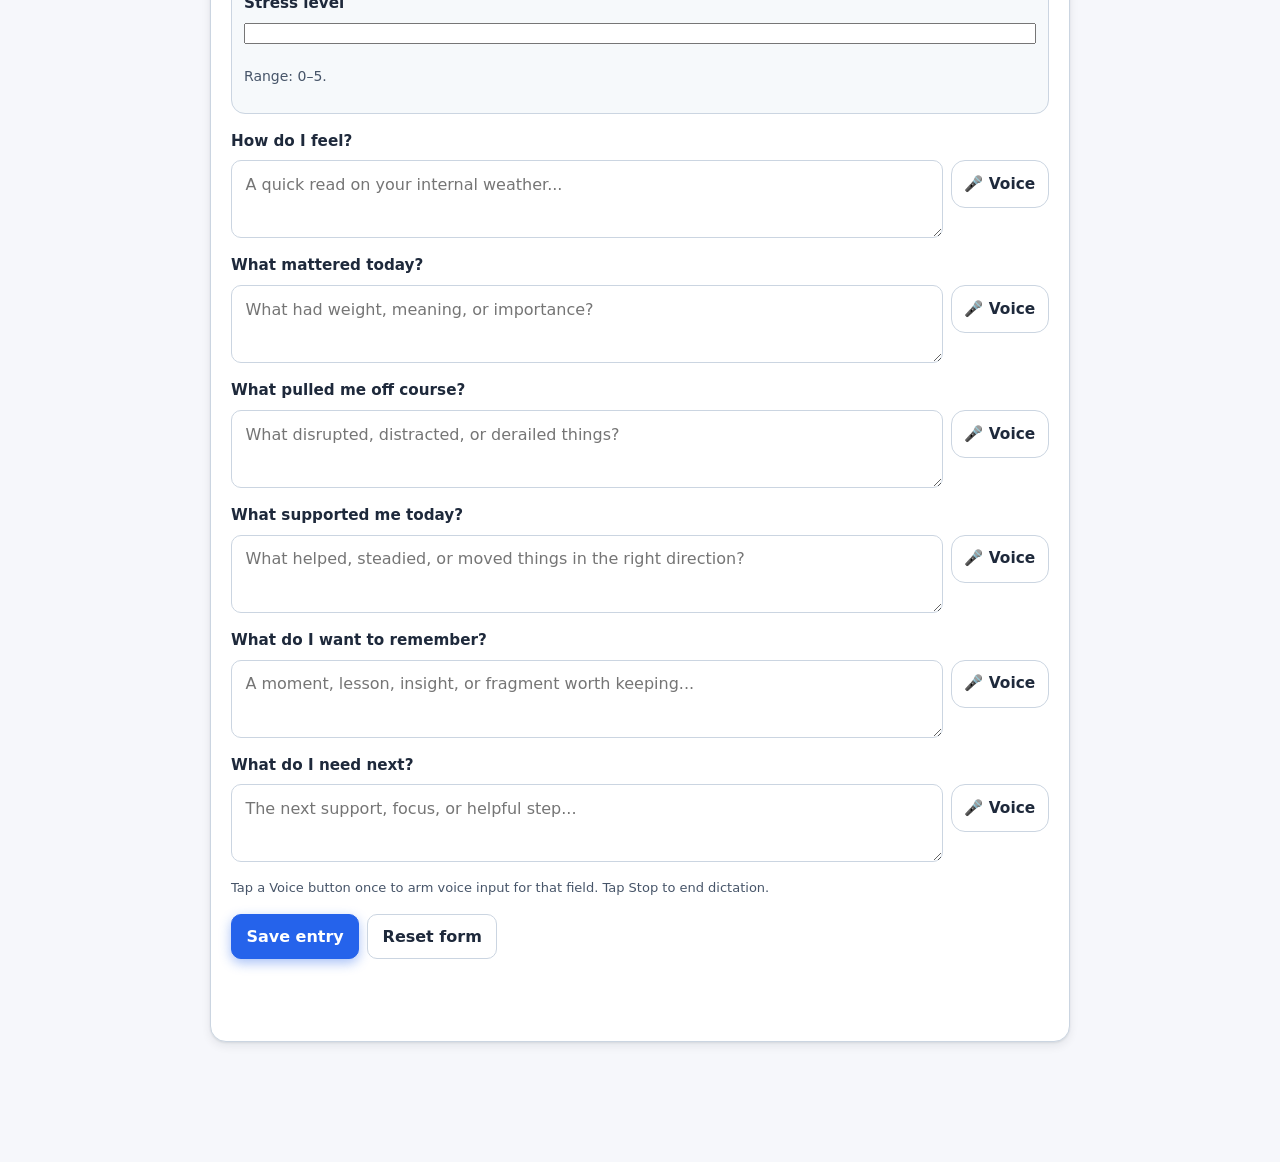
==== commit 49ade0ed: "Add Daily Metrics inputs to journal form" ====
--- a/src/index.html
+++ b/src/index.html
@@ -77,6 +77,59 @@
             <p id="energyHelp" class="small">Pick the one that best describes your current energy.</p>
           </fieldset>
 
+          <fieldset class="field">
+            <legend>Daily Metrics</legend>
+            <div class="stack">
+              <div class="field">
+                <label for="sleepHoursHours">Sleep hours</label>
+                <div class="stack">
+                  <input type="number" id="sleepHoursHours" min="0" max="24" step="1" placeholder="Hours" />
+                  <input type="number" id="sleepHoursMinutes" min="0" max="59" step="1" placeholder="Minutes" />
+                </div>
+                <p class="small">Hours: 0–24, Minutes: 0–59.</p>
+              </div>
+
+              <div class="field">
+                <label for="focusWorkHoursHours">Focused work hours</label>
+                <div class="stack">
+                  <input type="number" id="focusWorkHoursHours" min="0" max="24" step="1" placeholder="Hours" />
+                  <input type="number" id="focusWorkHoursMinutes" min="0" max="59" step="1" placeholder="Minutes" />
+                </div>
+                <p class="small">Hours: 0–24, Minutes: 0–59.</p>
+              </div>
+
+              <div class="field">
+                <label for="sleepQuality">Sleep quality</label>
+                <input type="number" id="sleepQuality" min="1" max="5" step="1" />
+                <p class="small">Range: 1–5.</p>
+              </div>
+
+              <div class="field">
+                <label for="exerciseLevel">Exercise level</label>
+                <input type="number" id="exerciseLevel" min="0" max="5" step="1" />
+                <p class="small">Range: 0–5.</p>
+              </div>
+
+              <div class="field">
+                <label for="socialConnection">Social connection</label>
+                <input type="number" id="socialConnection" min="0" max="5" step="1" />
+                <p class="small">Range: 0–5.</p>
+              </div>
+
+              <div class="field">
+                <label for="intentionality">Intentionality</label>
+                <input type="number" id="intentionality" min="1" max="5" step="1" />
+                <p class="small">Range: 1–5.</p>
+              </div>
+
+              <div class="field">
+                <label for="stressLevel">Stress level</label>
+                <input type="number" id="stressLevel" min="0" max="5" step="1" />
+                <p class="small">Range: 0–5.</p>
+              </div>
+            </div>
+          </fieldset>
+
           <div id="questionFields" class="stack"></div>
 
           <div class="field-help">Tap a Voice button once to arm voice input for that field. Tap Stop to end dictation.</div>
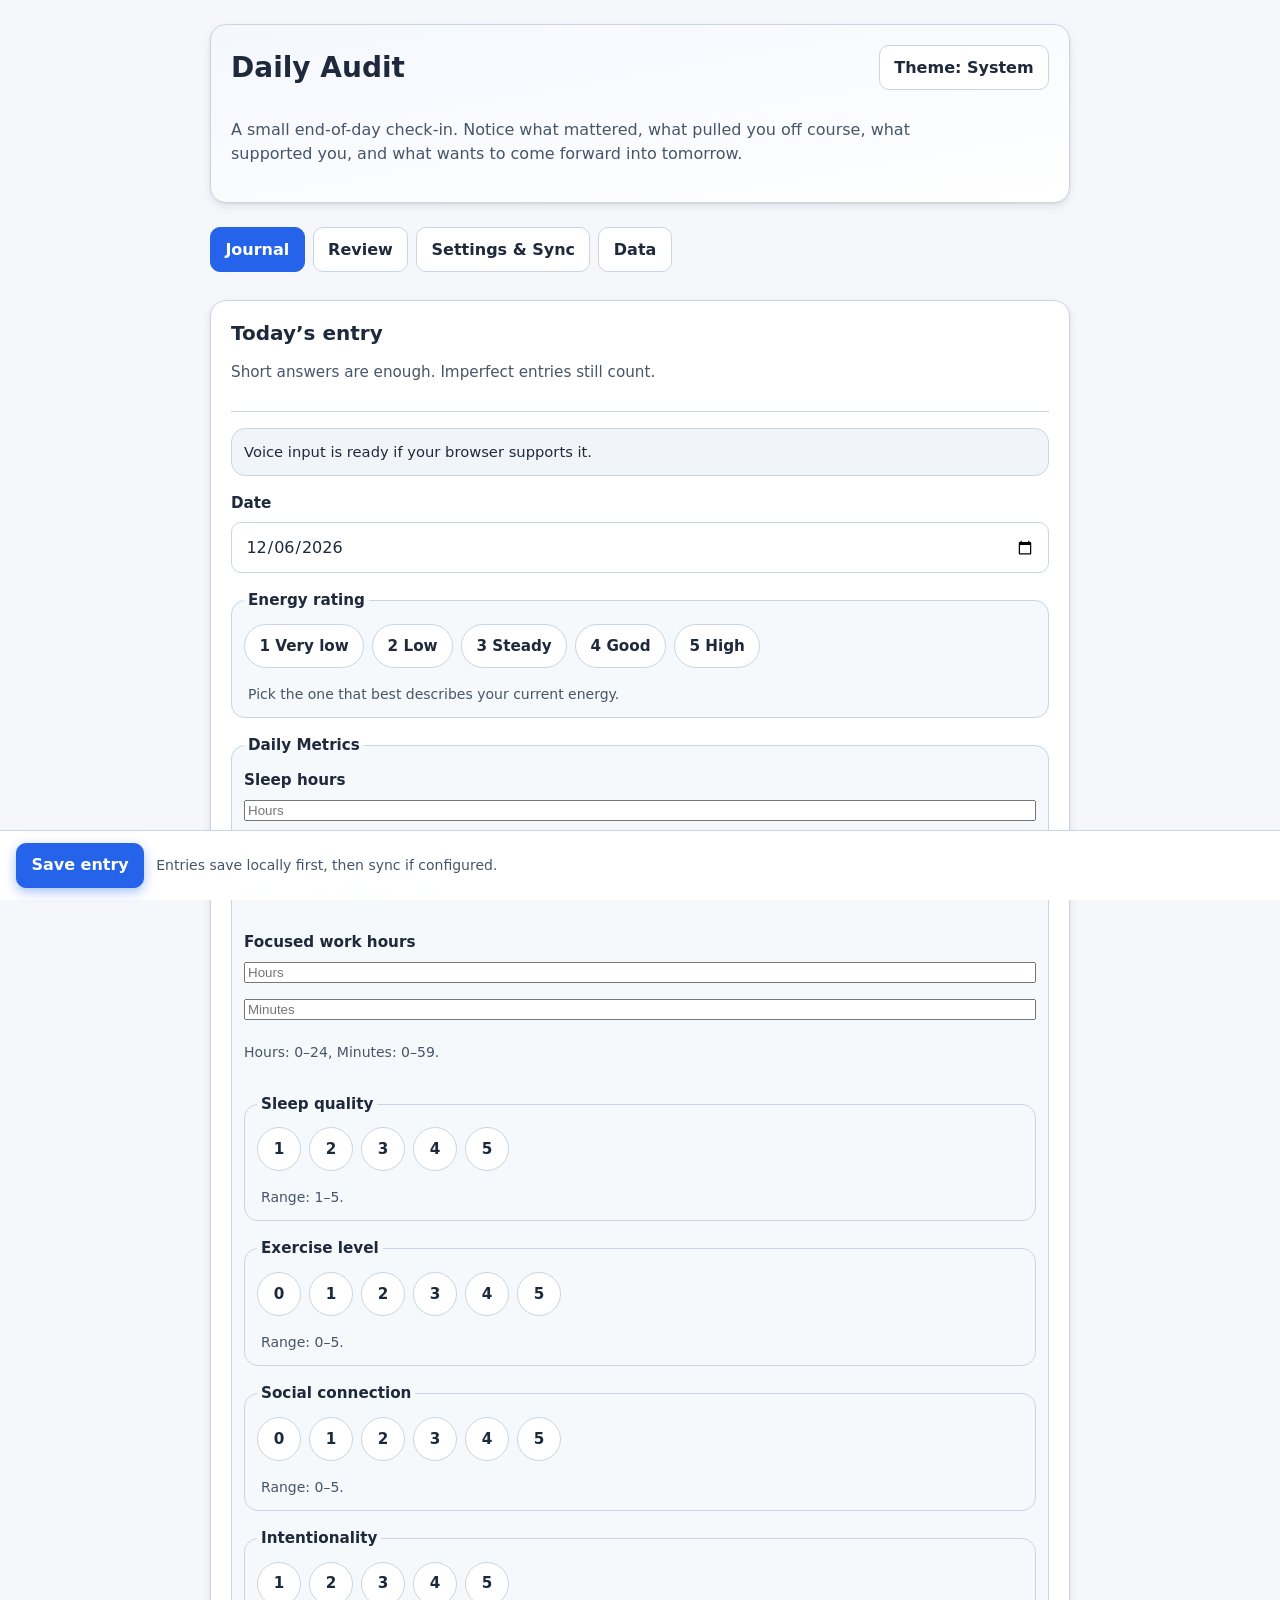
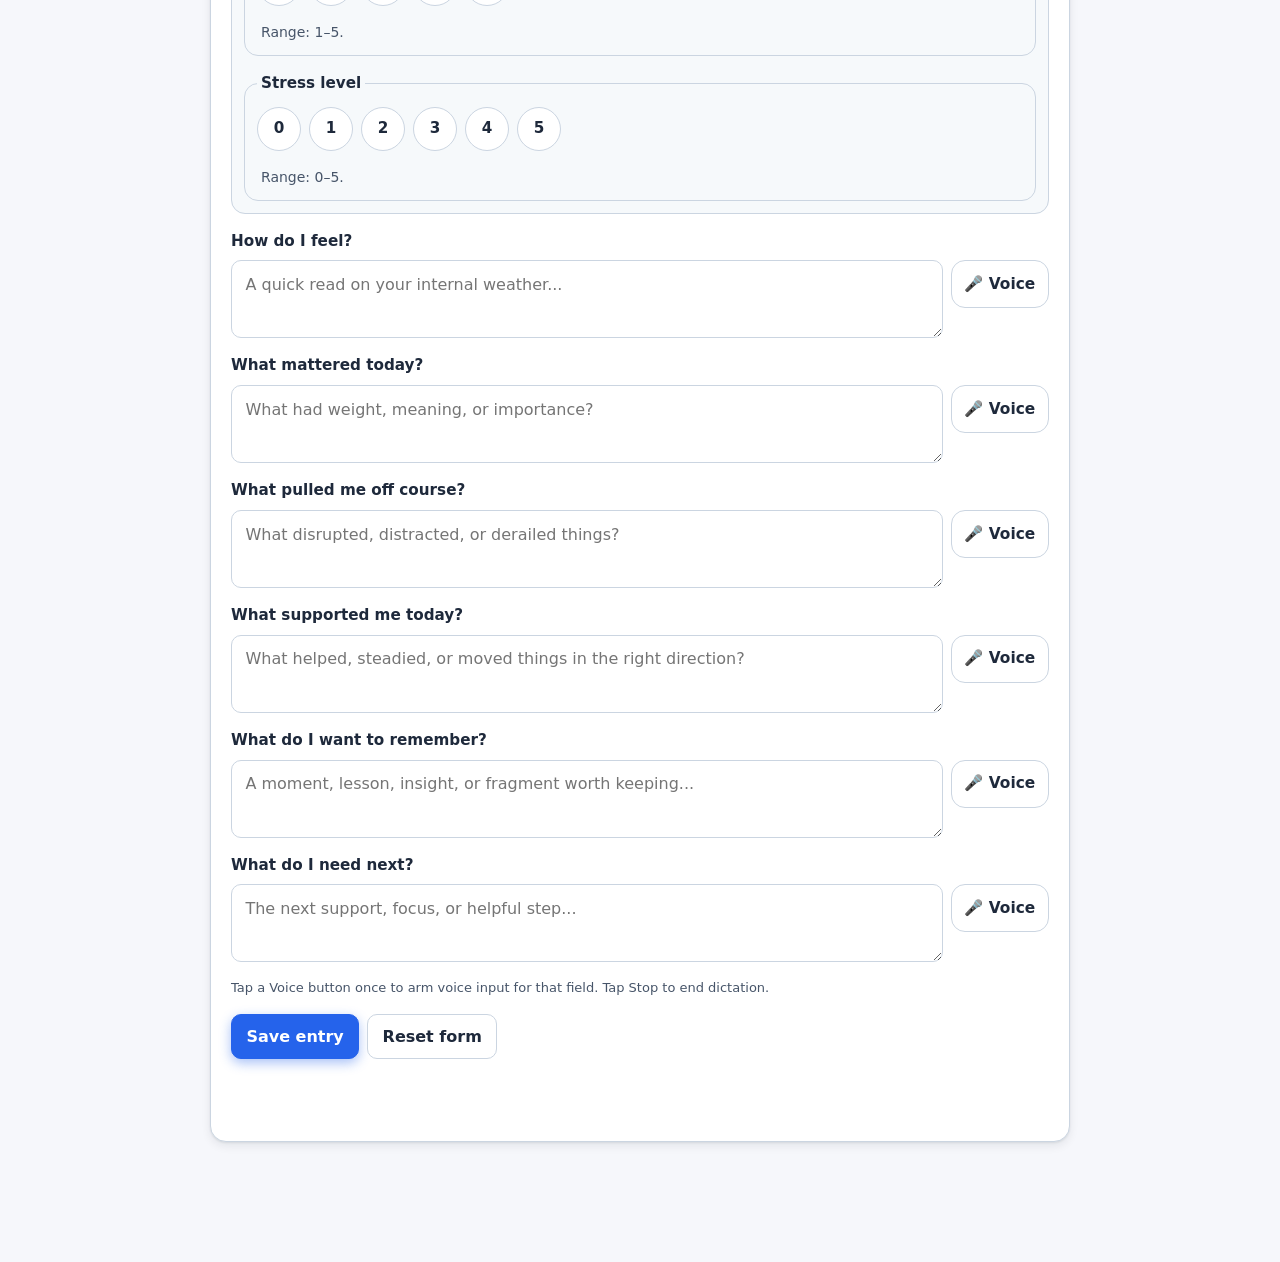
==== commit 52c00e02: "Use button-style selectors for all numeric wellbeing metrics" ====
--- a/src/index.html
+++ b/src/index.html
@@ -98,35 +98,68 @@
                 <p class="small">Hours: 0–24, Minutes: 0–59.</p>
               </div>
 
-              <div class="field">
-                <label for="sleepQuality">Sleep quality</label>
-                <input type="number" id="sleepQuality" min="1" max="5" step="1" />
-                <p class="small">Range: 1–5.</p>
-              </div>
-
-              <div class="field">
-                <label for="exerciseLevel">Exercise level</label>
-                <input type="number" id="exerciseLevel" min="0" max="5" step="1" />
-                <p class="small">Range: 0–5.</p>
-              </div>
-
-              <div class="field">
-                <label for="socialConnection">Social connection</label>
-                <input type="number" id="socialConnection" min="0" max="5" step="1" />
-                <p class="small">Range: 0–5.</p>
-              </div>
-
-              <div class="field">
-                <label for="intentionality">Intentionality</label>
-                <input type="number" id="intentionality" min="1" max="5" step="1" />
-                <p class="small">Range: 1–5.</p>
-              </div>
-
-              <div class="field">
-                <label for="stressLevel">Stress level</label>
-                <input type="number" id="stressLevel" min="0" max="5" step="1" />
-                <p class="small">Range: 0–5.</p>
-              </div>
+              <fieldset class="field energy-fieldset">
+                <legend>Sleep quality</legend>
+                <div class="energy-group" role="radiogroup" aria-describedby="sleepQualityHelp">
+                  <div class="energy-option"><input type="radio" id="sleepQuality1" name="sleepQuality" value="1" /><label for="sleepQuality1">1</label></div>
+                  <div class="energy-option"><input type="radio" id="sleepQuality2" name="sleepQuality" value="2" /><label for="sleepQuality2">2</label></div>
+                  <div class="energy-option"><input type="radio" id="sleepQuality3" name="sleepQuality" value="3" /><label for="sleepQuality3">3</label></div>
+                  <div class="energy-option"><input type="radio" id="sleepQuality4" name="sleepQuality" value="4" /><label for="sleepQuality4">4</label></div>
+                  <div class="energy-option"><input type="radio" id="sleepQuality5" name="sleepQuality" value="5" /><label for="sleepQuality5">5</label></div>
+                </div>
+                <p id="sleepQualityHelp" class="small">Range: 1–5.</p>
+              </fieldset>
+
+              <fieldset class="field energy-fieldset">
+                <legend>Exercise level</legend>
+                <div class="energy-group" role="radiogroup" aria-describedby="exerciseLevelHelp">
+                  <div class="energy-option"><input type="radio" id="exerciseLevel0" name="exerciseLevel" value="0" /><label for="exerciseLevel0">0</label></div>
+                  <div class="energy-option"><input type="radio" id="exerciseLevel1" name="exerciseLevel" value="1" /><label for="exerciseLevel1">1</label></div>
+                  <div class="energy-option"><input type="radio" id="exerciseLevel2" name="exerciseLevel" value="2" /><label for="exerciseLevel2">2</label></div>
+                  <div class="energy-option"><input type="radio" id="exerciseLevel3" name="exerciseLevel" value="3" /><label for="exerciseLevel3">3</label></div>
+                  <div class="energy-option"><input type="radio" id="exerciseLevel4" name="exerciseLevel" value="4" /><label for="exerciseLevel4">4</label></div>
+                  <div class="energy-option"><input type="radio" id="exerciseLevel5" name="exerciseLevel" value="5" /><label for="exerciseLevel5">5</label></div>
+                </div>
+                <p id="exerciseLevelHelp" class="small">Range: 0–5.</p>
+              </fieldset>
+
+              <fieldset class="field energy-fieldset">
+                <legend>Social connection</legend>
+                <div class="energy-group" role="radiogroup" aria-describedby="socialConnectionHelp">
+                  <div class="energy-option"><input type="radio" id="socialConnection0" name="socialConnection" value="0" /><label for="socialConnection0">0</label></div>
+                  <div class="energy-option"><input type="radio" id="socialConnection1" name="socialConnection" value="1" /><label for="socialConnection1">1</label></div>
+                  <div class="energy-option"><input type="radio" id="socialConnection2" name="socialConnection" value="2" /><label for="socialConnection2">2</label></div>
+                  <div class="energy-option"><input type="radio" id="socialConnection3" name="socialConnection" value="3" /><label for="socialConnection3">3</label></div>
+                  <div class="energy-option"><input type="radio" id="socialConnection4" name="socialConnection" value="4" /><label for="socialConnection4">4</label></div>
+                  <div class="energy-option"><input type="radio" id="socialConnection5" name="socialConnection" value="5" /><label for="socialConnection5">5</label></div>
+                </div>
+                <p id="socialConnectionHelp" class="small">Range: 0–5.</p>
+              </fieldset>
+
+              <fieldset class="field energy-fieldset">
+                <legend>Intentionality</legend>
+                <div class="energy-group" role="radiogroup" aria-describedby="intentionalityHelp">
+                  <div class="energy-option"><input type="radio" id="intentionality1" name="intentionality" value="1" /><label for="intentionality1">1</label></div>
+                  <div class="energy-option"><input type="radio" id="intentionality2" name="intentionality" value="2" /><label for="intentionality2">2</label></div>
+                  <div class="energy-option"><input type="radio" id="intentionality3" name="intentionality" value="3" /><label for="intentionality3">3</label></div>
+                  <div class="energy-option"><input type="radio" id="intentionality4" name="intentionality" value="4" /><label for="intentionality4">4</label></div>
+                  <div class="energy-option"><input type="radio" id="intentionality5" name="intentionality" value="5" /><label for="intentionality5">5</label></div>
+                </div>
+                <p id="intentionalityHelp" class="small">Range: 1–5.</p>
+              </fieldset>
+
+              <fieldset class="field energy-fieldset">
+                <legend>Stress level</legend>
+                <div class="energy-group" role="radiogroup" aria-describedby="stressLevelHelp">
+                  <div class="energy-option"><input type="radio" id="stressLevel0" name="stressLevel" value="0" /><label for="stressLevel0">0</label></div>
+                  <div class="energy-option"><input type="radio" id="stressLevel1" name="stressLevel" value="1" /><label for="stressLevel1">1</label></div>
+                  <div class="energy-option"><input type="radio" id="stressLevel2" name="stressLevel" value="2" /><label for="stressLevel2">2</label></div>
+                  <div class="energy-option"><input type="radio" id="stressLevel3" name="stressLevel" value="3" /><label for="stressLevel3">3</label></div>
+                  <div class="energy-option"><input type="radio" id="stressLevel4" name="stressLevel" value="4" /><label for="stressLevel4">4</label></div>
+                  <div class="energy-option"><input type="radio" id="stressLevel5" name="stressLevel" value="5" /><label for="stressLevel5">5</label></div>
+                </div>
+                <p id="stressLevelHelp" class="small">Range: 0–5.</p>
+              </fieldset>
             </div>
           </fieldset>
 
@@ -193,8 +226,9 @@
         <div class="accordion-content">
           <section class="card">
             <div class="section-header"><div><h2>Backup &amp; data</h2><p class="muted">JSON preserves everything. CSV is there for later analysis.</p></div></div>
-            <div class="toolbar"><button type="button" id="exportJsonBtn">Export JSON</button><button type="button" id="exportCsvBtn">Export CSV</button><button type="button" id="importJsonTrigger">Import JSON</button><button type="button" id="clearDataBtn" class="danger">Clear all data</button></div>
+            <div class="toolbar"><button type="button" id="exportJsonBtn">Export JSON</button><button type="button" id="exportCsvBtn">Export CSV</button><button type="button" id="importJsonTrigger">Import JSON</button><button type="button" id="importCsvTrigger">Import CSV</button><button type="button" id="clearDataBtn" class="danger">Clear all data</button></div>
             <input type="file" id="importJsonInput" accept=".json,application/json" hidden />
+            <input type="file" id="importCsvInput" accept=".csv,text/csv" hidden />
             <p class="small" id="dataMessage"></p>
           </section>
         </div>
--- a/src/styles/components.css
+++ b/src/styles/components.css
@@ -105,6 +105,24 @@
 .entry-field strong { display: block; font-size: 0.9rem; margin-bottom: 2px; }
 .entry-field p { margin: 0; white-space: pre-wrap; }
 
+.entry-metrics {
+  display: grid;
+  gap: var(--space-2);
+  padding: var(--space-2) 0;
+  border-top: 1px solid var(--border);
+  border-bottom: 1px solid var(--border);
+}
+
+.entry-metric-pills {
+  display: flex;
+  flex-wrap: wrap;
+  gap: var(--space-2);
+}
+
+.metric-pill strong {
+  font-size: 0.82rem;
+}
+
 .pill {
   display: inline-flex;
   align-items: center;
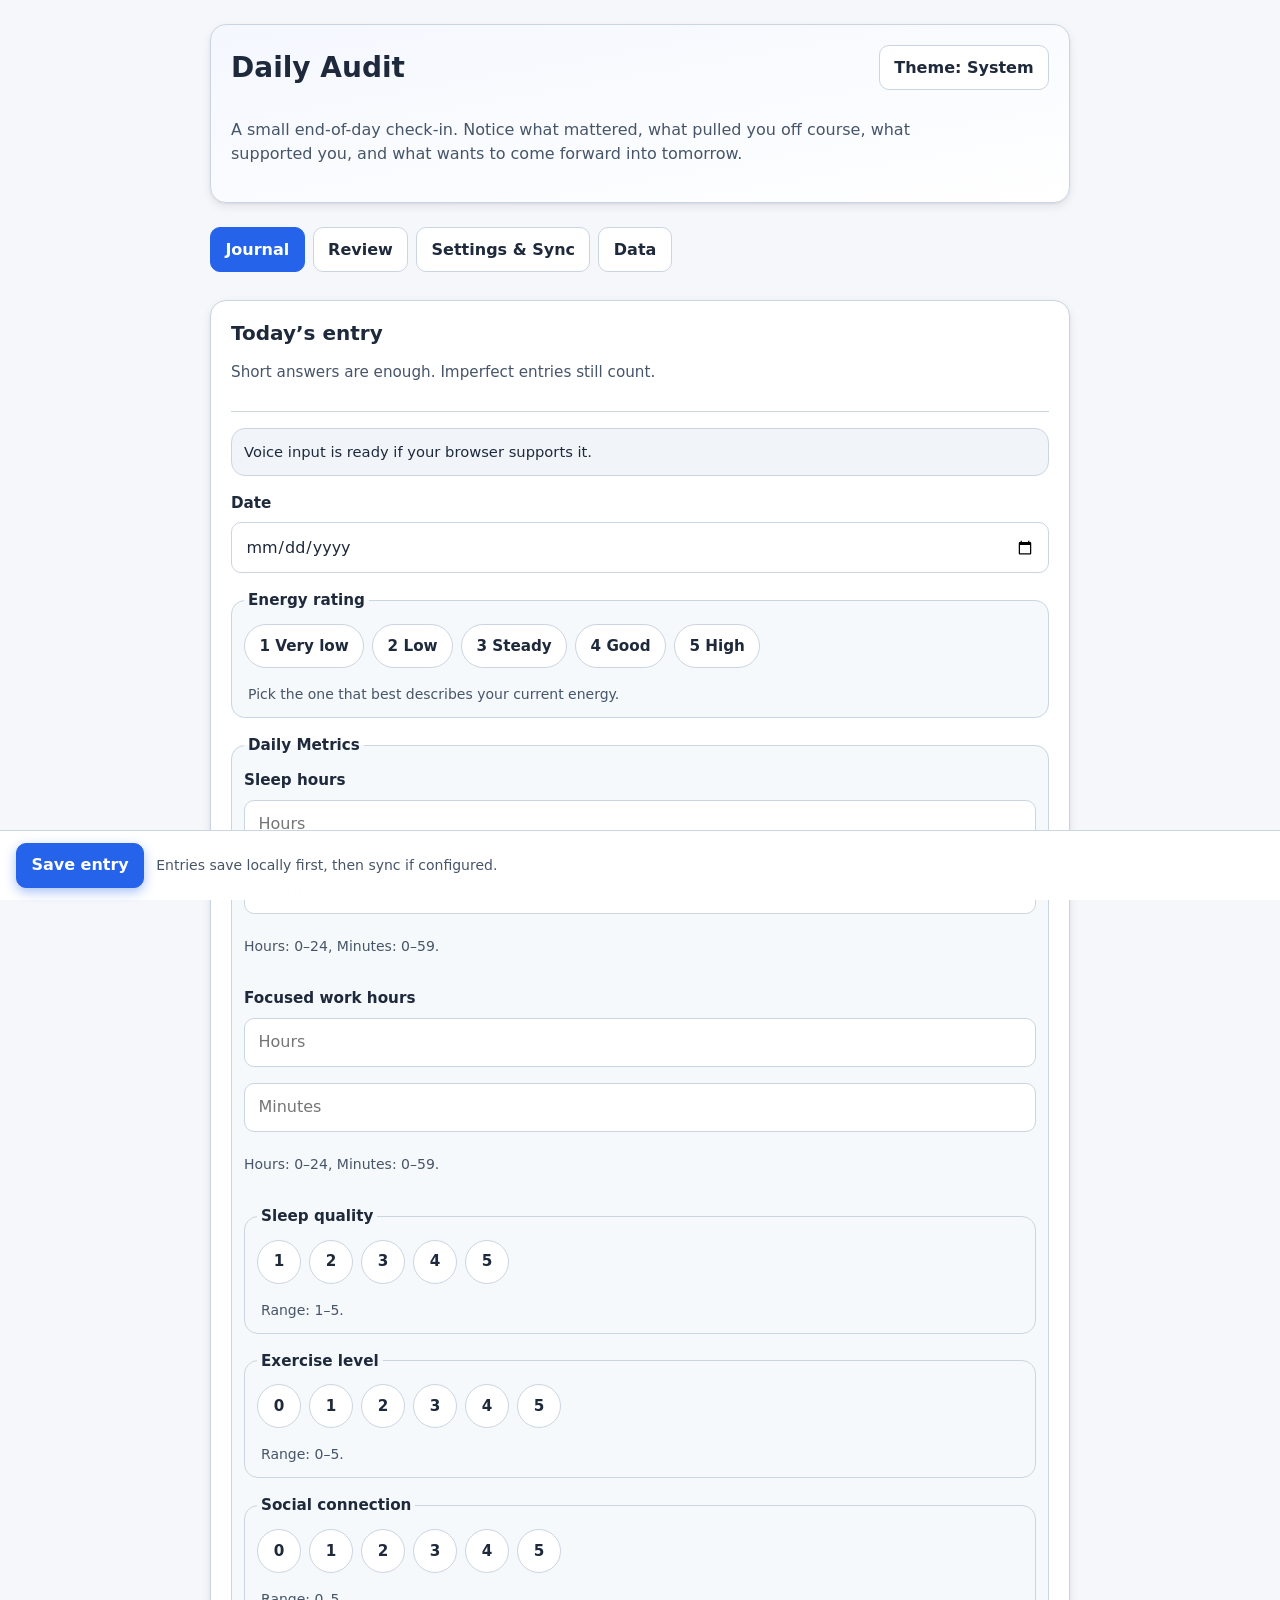
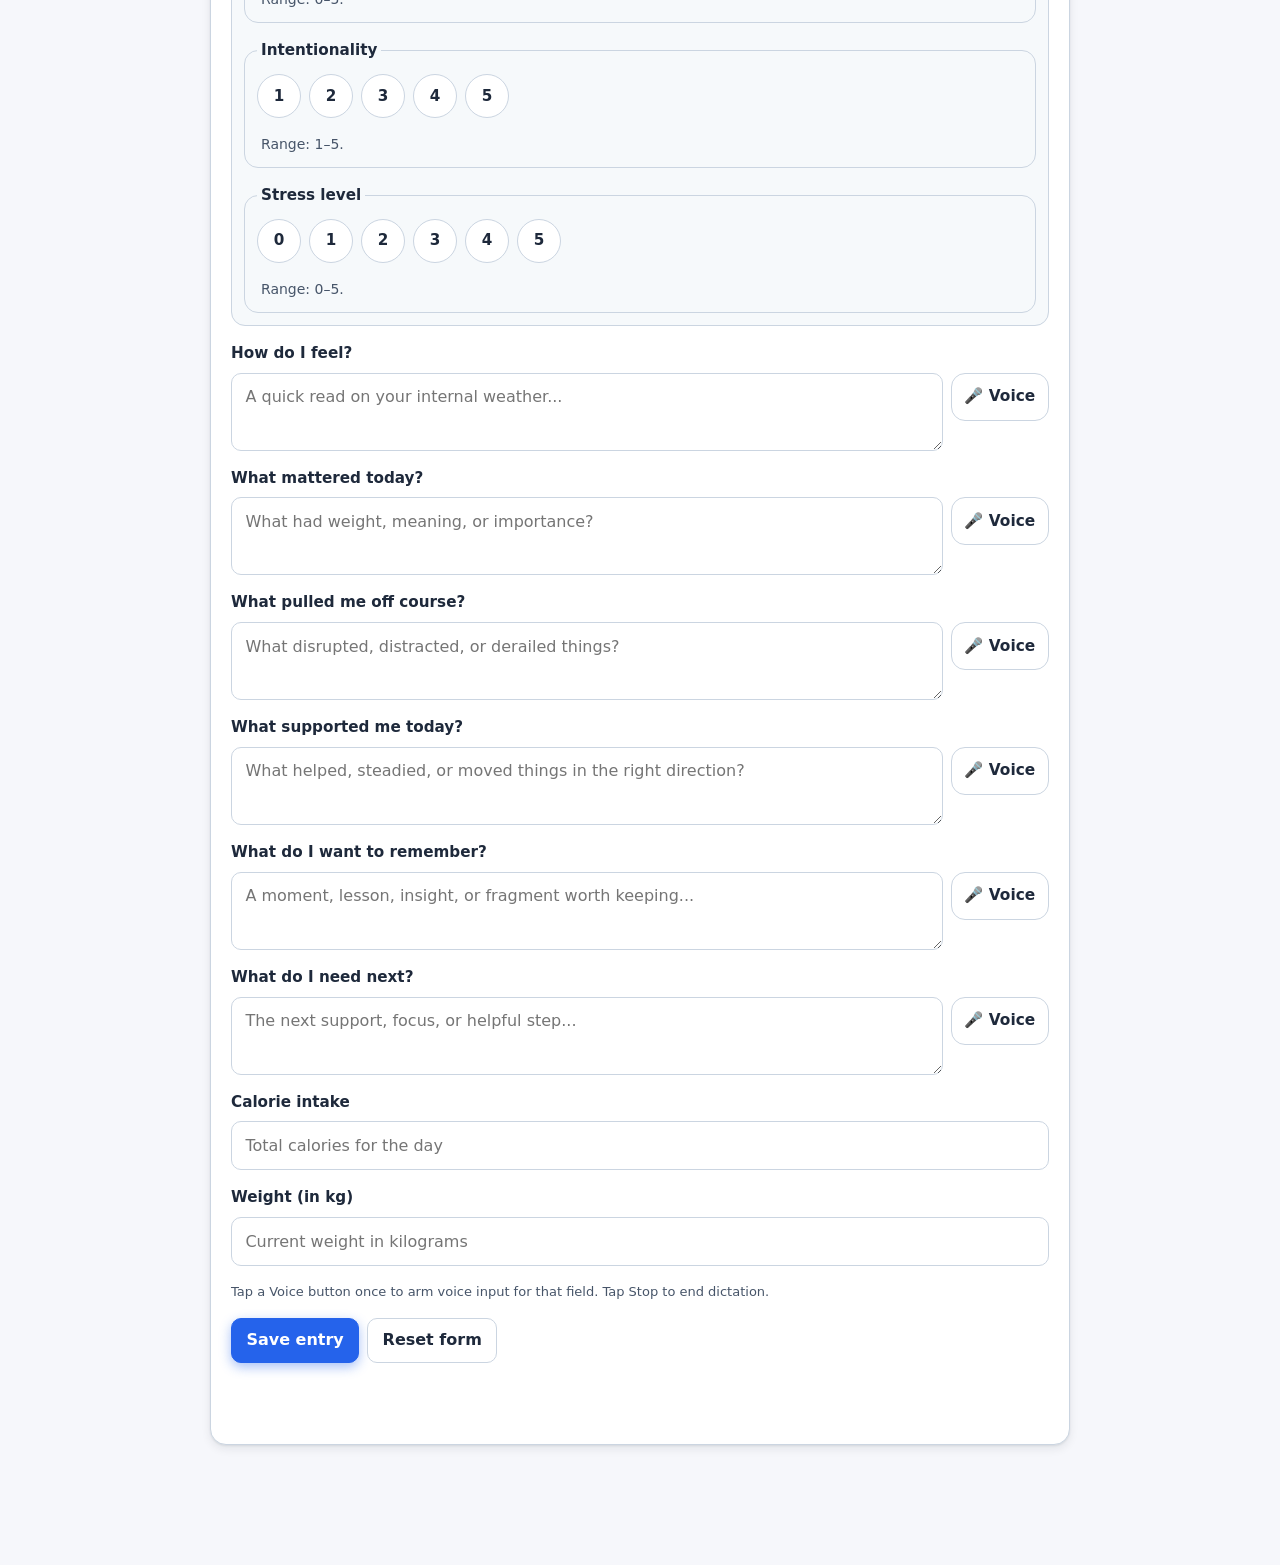
==== commit 05d0a1ce: "Replace review timeline with audit calendar" ====
--- a/src/index.html
+++ b/src/index.html
@@ -184,7 +184,7 @@
       </section>
 
       <section class="card">
-        <div class="section-header"><div><h2>Recent entries</h2><p class="muted">Filter your timeline and skim quickly.</p></div></div>
+        <div class="section-header"><div><h2>Audit calendar</h2><p class="muted">See which days in the selected range have an audit logged and which do not.</p></div></div>
         <div class="filter-row">
           <label for="recentFilter">Date range</label>
           <select id="recentFilter">
@@ -197,7 +197,7 @@
           <div class="field"><label for="customStartDate">Start date</label><input type="date" id="customStartDate" /></div>
           <div class="field"><label for="customEndDate">End date</label><input type="date" id="customEndDate" /></div>
         </div>
-        <div id="entriesList" class="entry-list"><div class="empty-state">No entries yet. Your future self is currently unbriefed.</div></div>
+        <div id="reviewCalendar" class="review-calendar"><div class="empty-state">No entries in this range yet, so the calendar has nothing to mark.</div></div>
       </section>
     </section>
 
--- a/src/styles/layout.css
+++ b/src/styles/layout.css
@@ -33,11 +33,11 @@
 h2 { font-size: var(--text-lg); font-weight: var(--weight-bold); }
 h3 { font-size: 1.05rem; font-weight: var(--weight-bold); }
 
-.stack, .field, .entry-list, .entry-fields, .review-result, .tab-panel { display: grid; }
+.stack, .field, .entry-list, .entry-fields, .review-result, .review-calendar, .tab-panel { display: grid; }
 .stack { gap: var(--space-4); }
 .field { gap: var(--space-2); }
 .entry-list { gap: var(--space-3); max-height: 68vh; overflow: auto; padding-right: var(--space-1); }
-.entry-fields, .review-result { gap: var(--space-3); }
+.entry-fields, .review-result, .review-calendar { gap: var(--space-3); }
 .entry-fields { gap: var(--space-2); }
 
 .section-header {
--- a/src/styles/components.css
+++ b/src/styles/components.css
@@ -17,6 +17,7 @@
 }
 
 input[type="date"],
+input[type="number"],
 input[type="text"],
 input[type="password"],
 textarea,
@@ -233,3 +234,144 @@
     transform: none;
   }
 }
+
+.success-pill {
+  background: var(--success-bg);
+  color: var(--success);
+  border-color: color-mix(in srgb, var(--success), transparent 45%);
+}
+
+.muted-pill {
+  background: var(--panel-alt);
+}
+
+.review-calendar-summary,
+.review-calendar-legend {
+  display: flex;
+  flex-wrap: wrap;
+  gap: var(--space-2);
+  align-items: center;
+}
+
+.review-calendar-months {
+  display: grid;
+  gap: var(--space-4);
+}
+
+.review-calendar-month {
+  display: grid;
+  gap: var(--space-3);
+}
+
+.review-calendar-month-header {
+  display: flex;
+  align-items: baseline;
+  justify-content: space-between;
+  gap: var(--space-2);
+}
+
+.review-calendar-grid {
+  display: grid;
+  grid-template-columns: repeat(7, minmax(0, 1fr));
+  gap: var(--space-2);
+}
+
+.review-calendar-weekdays {
+  grid-column: 1 / -1;
+  display: grid;
+  grid-template-columns: repeat(7, minmax(0, 1fr));
+  gap: var(--space-2);
+}
+
+.review-calendar-weekdays span {
+  font-size: var(--text-sm);
+  color: var(--muted);
+  text-align: center;
+  font-weight: var(--weight-medium);
+}
+
+.review-calendar-day {
+  min-height: 88px;
+  border: 1px solid var(--border);
+  border-radius: var(--radius-md);
+  background: var(--surface-raised);
+  padding: var(--space-2);
+  display: flex;
+  flex-direction: column;
+  justify-content: space-between;
+  gap: var(--space-2);
+}
+
+.review-calendar-day.outside-month {
+  opacity: 0.45;
+}
+
+.review-calendar-day.has-entry {
+  background: var(--success-bg);
+  border-color: color-mix(in srgb, var(--success), transparent 55%);
+}
+
+.review-calendar-day.missing-entry {
+  background: color-mix(in srgb, var(--panel-alt), var(--surface-raised) 45%);
+}
+
+.review-calendar-day.is-today {
+  box-shadow: inset 0 0 0 2px color-mix(in srgb, var(--accent), transparent 20%);
+}
+
+.review-calendar-day-number {
+  font-weight: var(--weight-bold);
+}
+
+.review-calendar-day-status {
+  font-size: var(--text-sm);
+  color: var(--muted);
+}
+
+.review-calendar-legend-item {
+  display: inline-flex;
+  align-items: center;
+  gap: 0.45rem;
+  color: var(--muted);
+  font-size: var(--text-sm);
+}
+
+.review-calendar-swatch {
+  width: 0.9rem;
+  height: 0.9rem;
+  border-radius: 999px;
+  border: 1px solid var(--border);
+  background: var(--surface-raised);
+}
+
+.review-calendar-swatch.has-entry {
+  background: var(--success-bg);
+  border-color: color-mix(in srgb, var(--success), transparent 45%);
+}
+
+.review-calendar-swatch.missing-entry {
+  background: color-mix(in srgb, var(--panel-alt), var(--surface-raised) 45%);
+}
+
+.review-calendar-swatch.today {
+  background: var(--surface-raised);
+  border-color: var(--accent);
+  box-shadow: inset 0 0 0 2px color-mix(in srgb, var(--accent), transparent 20%);
+}
+
+@media (max-width: 680px) {
+  .review-calendar-grid,
+  .review-calendar-weekdays {
+    gap: 0.4rem;
+  }
+
+  .review-calendar-day {
+    min-height: 72px;
+    padding: 0.45rem;
+  }
+
+  .review-calendar-day-status,
+  .review-calendar-weekdays span {
+    font-size: 0.72rem;
+  }
+}
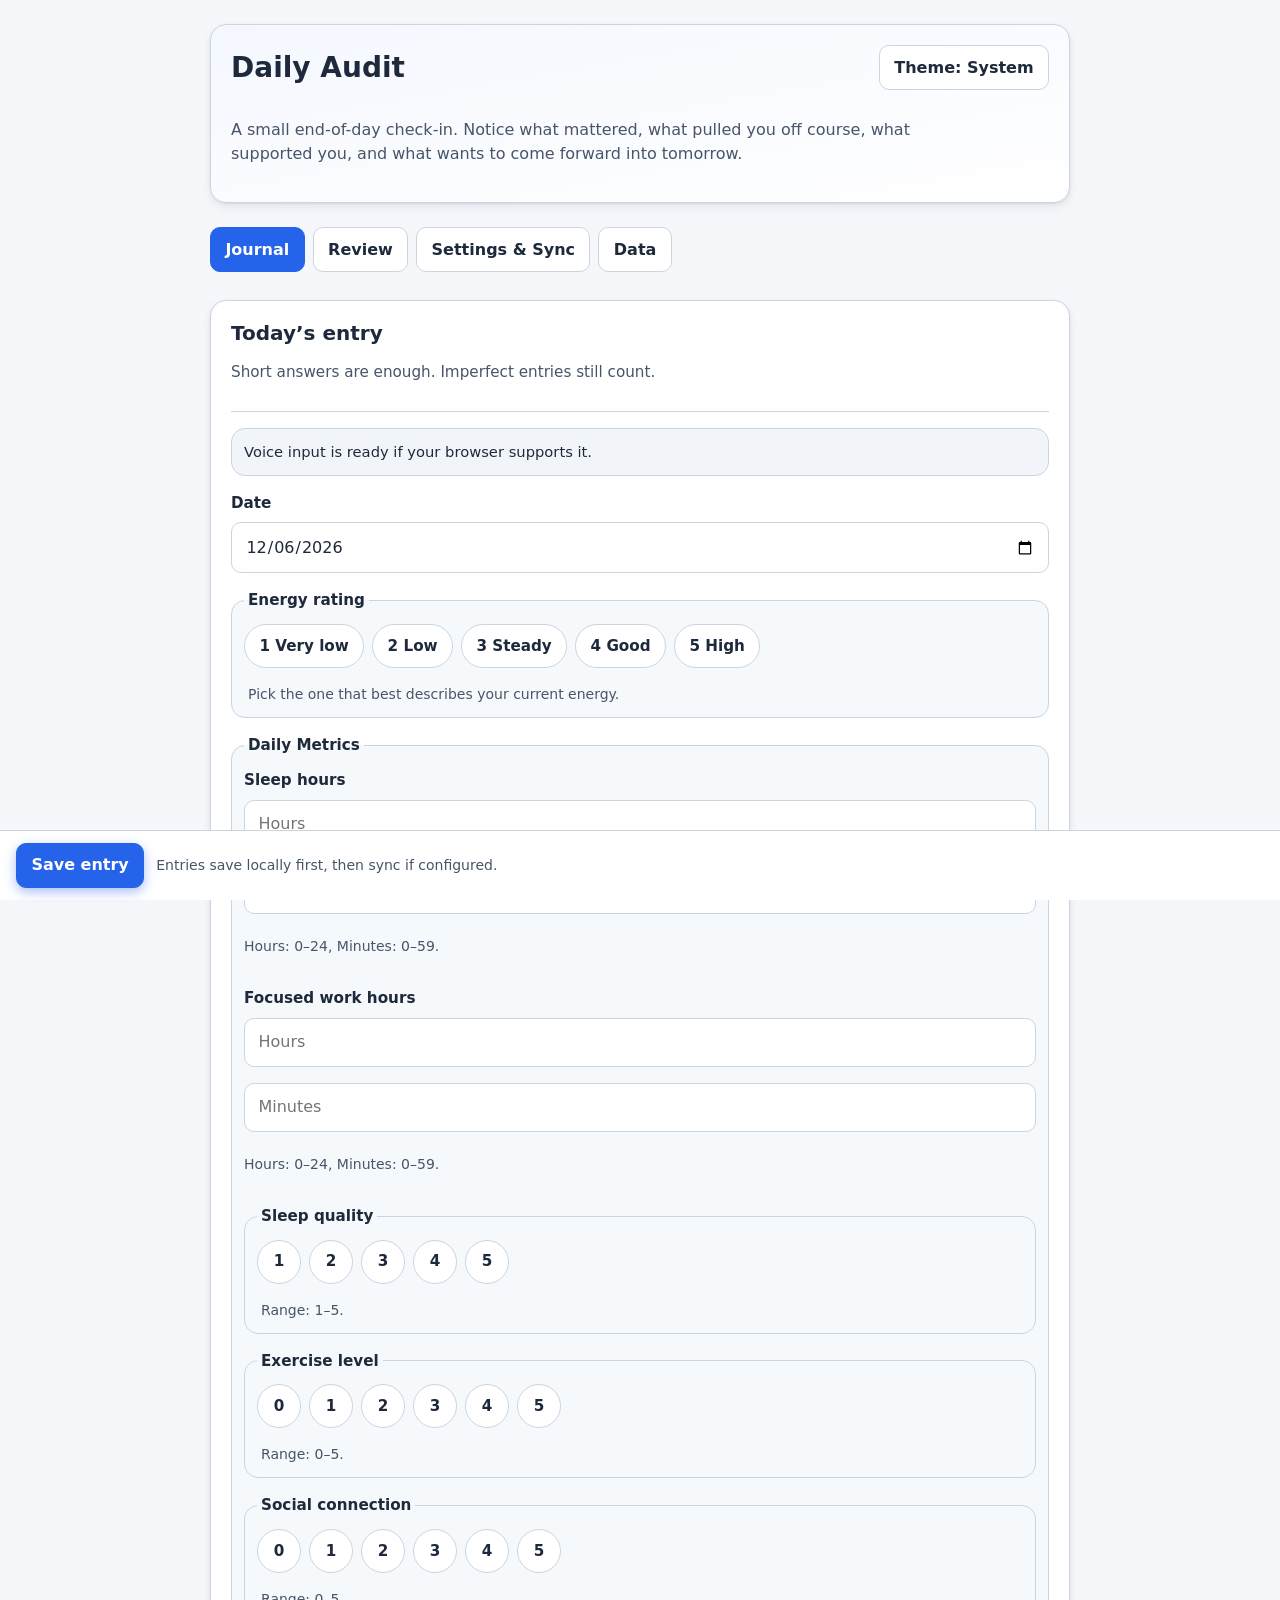
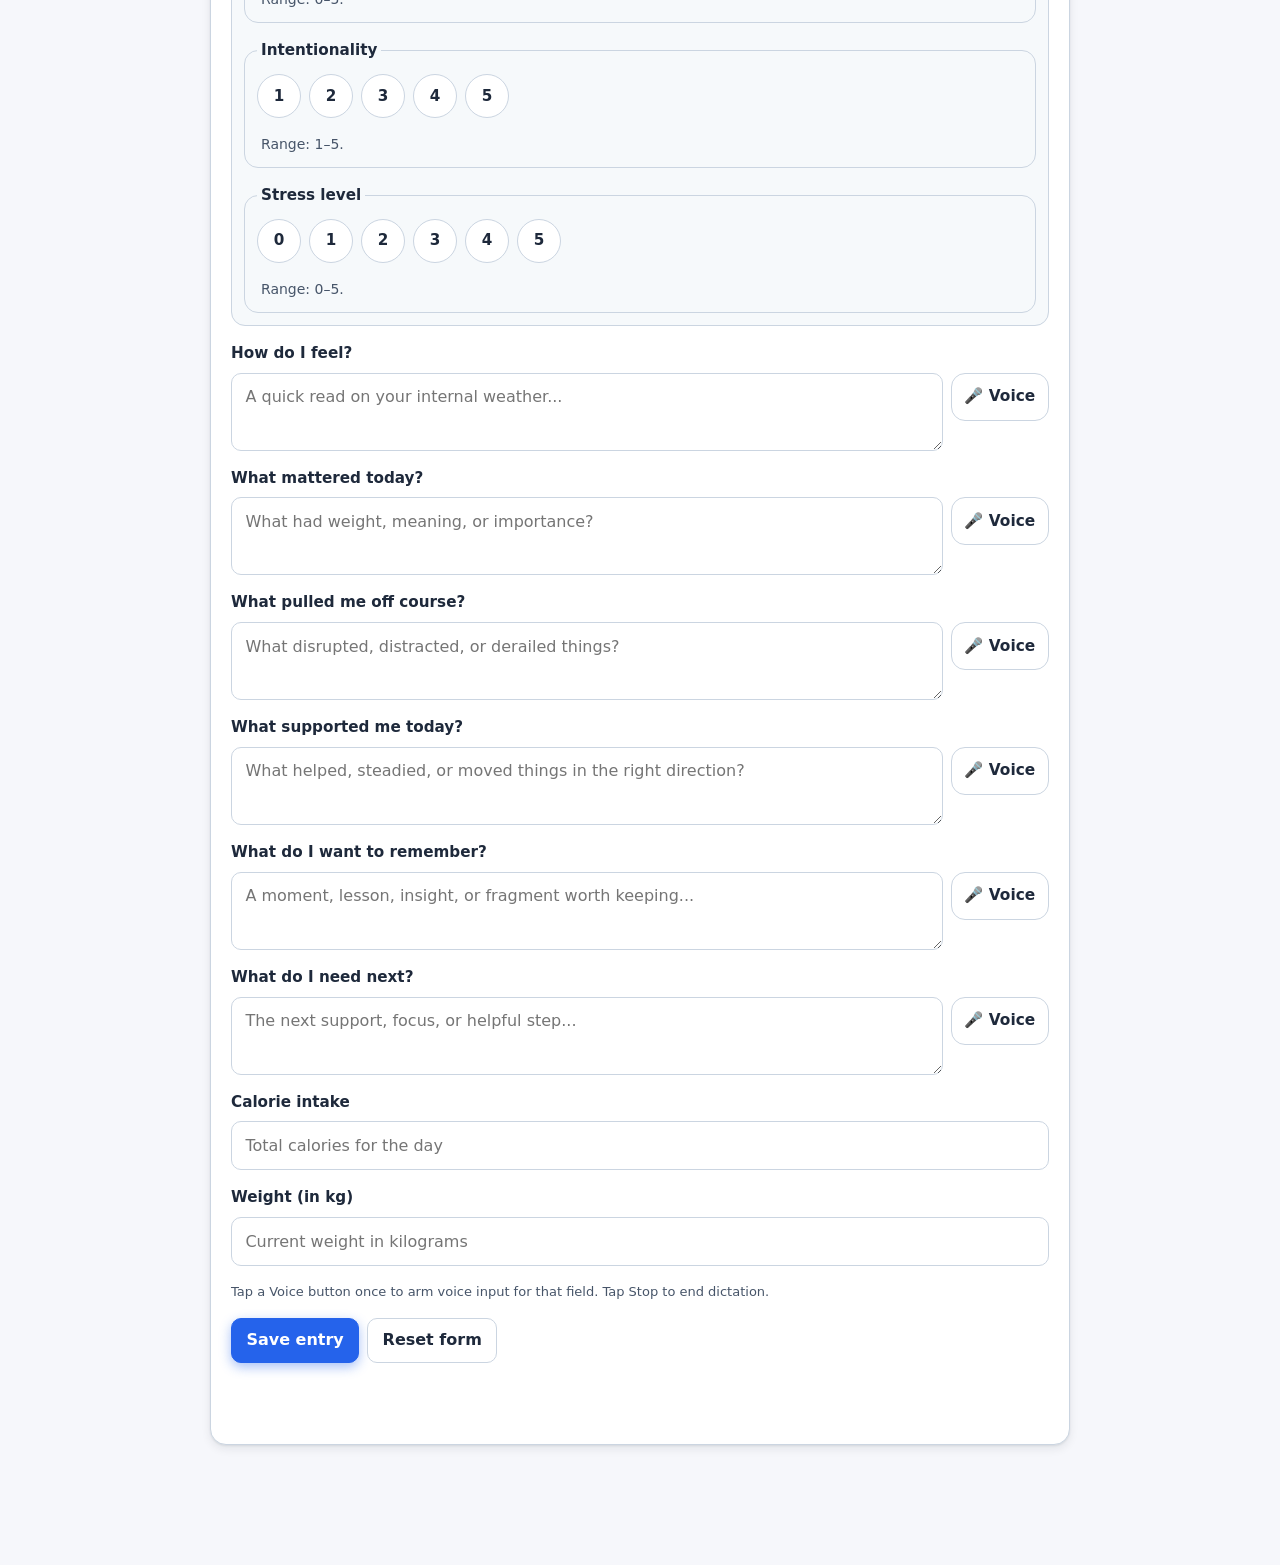
==== commit a57c92e2: "Fix missing entries list mount" ====
--- a/src/index.html
+++ b/src/index.html
@@ -184,6 +184,11 @@
       </section>
 
       <section class="card">
+        <div class="section-header"><div><h2>Saved entries</h2><p class="muted">Review your recent audits in reverse chronological order.</p></div></div>
+        <div id="entriesList" class="entry-list"><div class="empty-state">No entries yet. Your future self is currently unbriefed.</div></div>
+      </section>
+
+      <section class="card">
         <div class="section-header"><div><h2>Audit calendar</h2><p class="muted">See which days in the selected range have an audit logged and which do not.</p></div></div>
         <div class="filter-row">
           <label for="recentFilter">Date range</label>
